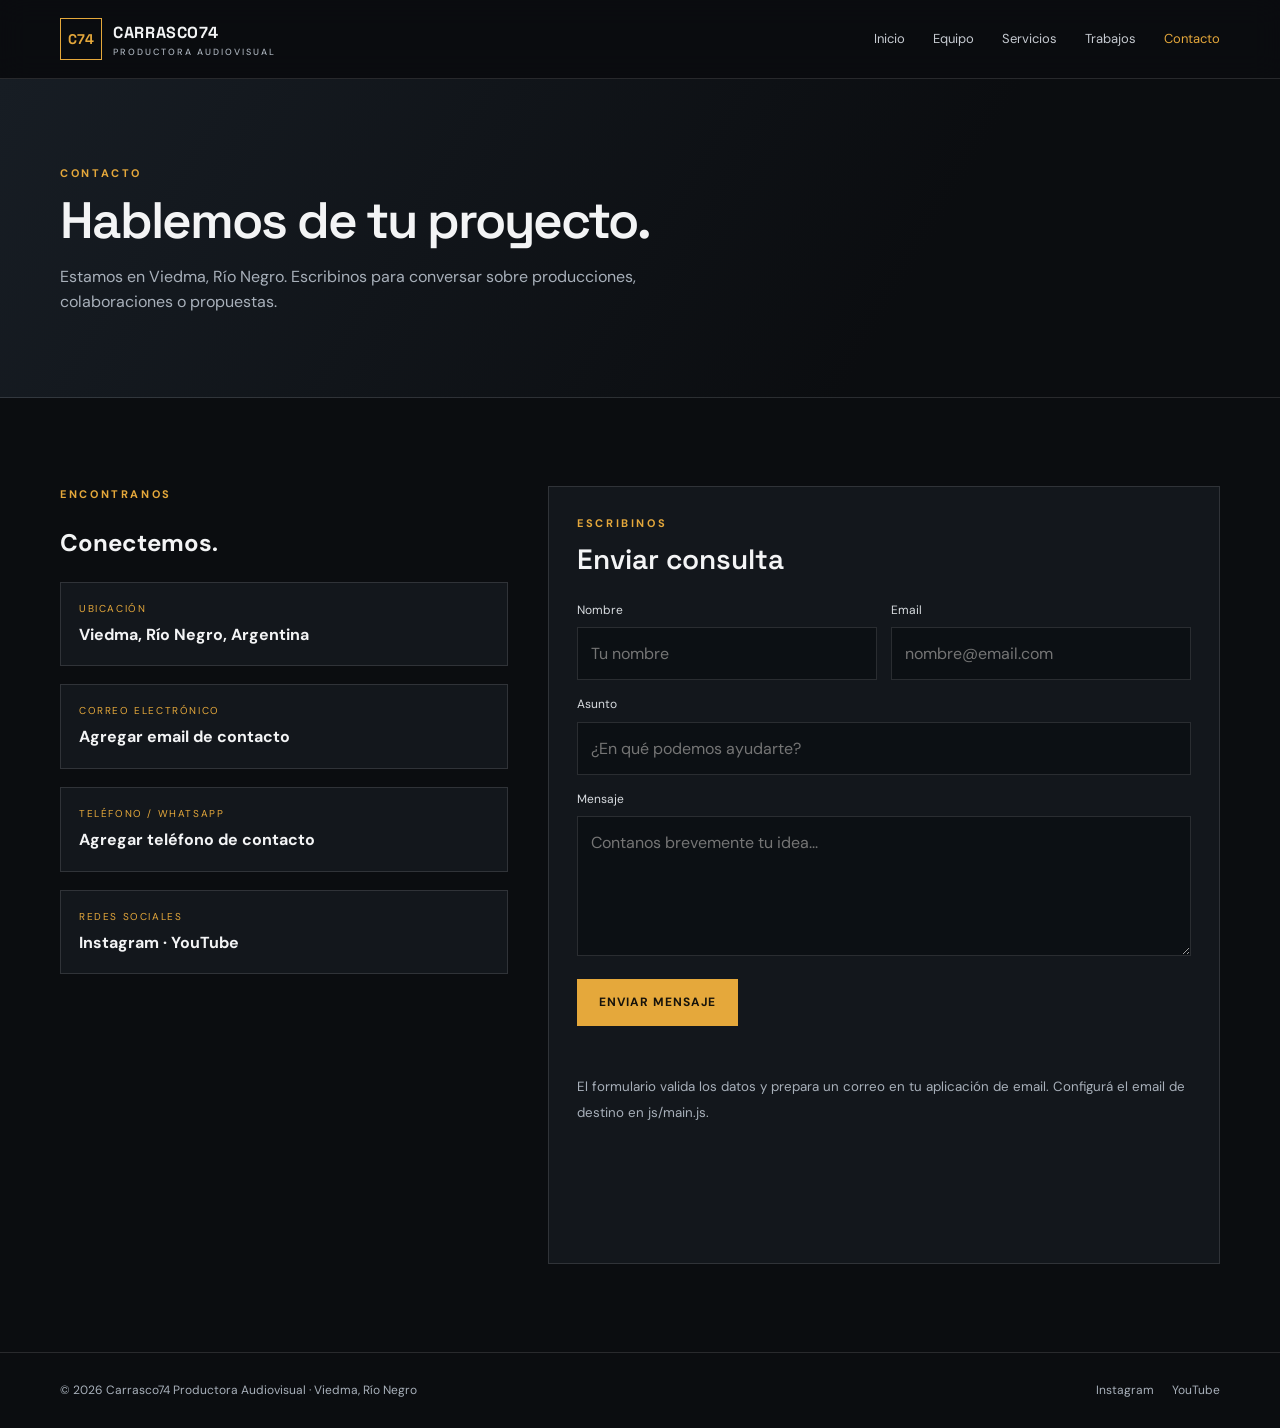
==== contacto.html @ 5abcc81c "proyecto carrasco74" ====
<!DOCTYPE html>
<html lang="es"><head><meta charset="UTF-8"><meta name="viewport" content="width=device-width, initial-scale=1.0"><meta name="description" content="Carrasco74 Productora Audiovisual. Producción, realización y comunicación audiovisual desde Viedma, Patagonia."><title>Contacto | Carrasco74</title><link rel="stylesheet" href="css/styles.css"></head><body>
<header class="site-header"><div class="container nav-wrap">
<a class="brand" href="index.html"><span class="brand-mark">C74</span><span>CARRASCO74<small>PRODUCTORA AUDIOVISUAL</small></span></a>
<button class="menu-toggle" aria-label="Abrir menú" aria-expanded="false">MENÚ</button>
<nav class="nav-links" aria-label="Navegación principal">
<a href="index.html">Inicio</a><a href="equipo.html">Equipo</a><a href="servicios.html">Servicios</a><a href="trabajos.html">Trabajos</a><a href="contacto.html">Contacto</a>
</nav></div></header>

<main><section class="page-hero"><div class="container"><div class="eyebrow">Contacto</div><h1>Hablemos de tu proyecto.</h1><p>Estamos en Viedma, Río Negro. Escribinos para conversar sobre producciones, colaboraciones o propuestas.</p></div></section>
<section class="section"><div class="container contact-grid"><div><div class="eyebrow">Encontranos</div><h2>Conectemos.</h2><div class="contact-details">
<div class="contact-item"><span>Ubicación</span><strong>Viedma, Río Negro, Argentina</strong></div>
<div class="contact-item"><span>Correo electrónico</span><strong>Agregar email de contacto</strong></div>
<div class="contact-item"><span>Teléfono / WhatsApp</span><strong>Agregar teléfono de contacto</strong></div>
<div class="contact-item"><span>Redes sociales</span><strong>Instagram · YouTube</strong></div></div>
<iframe class="map-frame" title="Mapa de Viedma, Río Negro" src="https://www.google.com/maps?q=Viedma%2C%20R%C3%ADo%20Negro%2C%20Argentina&output=embed" loading="lazy"></iframe></div>
<form class="contact-form" id="contact-form"><div class="eyebrow">Escribinos</div><h2 style="font:600 28px 'Space Grotesk';margin:8px 0 24px">Enviar consulta</h2>
<div class="form-row"><div class="field"><label for="nombre">Nombre</label><input id="nombre" name="nombre" required autocomplete="name" placeholder="Tu nombre"></div><div class="field"><label for="email">Email</label><input id="email" name="email" type="email" required autocomplete="email" placeholder="nombre@email.com"></div></div>
<div class="field"><label for="asunto">Asunto</label><input id="asunto" name="asunto" required placeholder="¿En qué podemos ayudarte?"></div>
<div class="field"><label for="mensaje">Mensaje</label><textarea id="mensaje" name="mensaje" required placeholder="Contanos brevemente tu idea..."></textarea></div>
<button class="btn" type="submit">Enviar mensaje</button><p class="form-message" role="status" aria-live="polite"></p><small style="color:var(--muted)">El formulario valida los datos y prepara un correo en tu aplicación de email. Configurá el email de destino en js/main.js.</small>
</form></div></section></main>

<footer class="site-footer"><div class="container footer-inner"><span>© <span data-year></span> Carrasco74 Productora Audiovisual · Viedma, Río Negro</span><div class="socials"><a href="https://www.instagram.com/" target="_blank" rel="noopener">Instagram</a><a href="https://www.youtube.com/" target="_blank" rel="noopener">YouTube</a></div></div></footer><script src="js/main.js"></script>
</body></html>
---- css/styles.css ----
@import url('https://fonts.googleapis.com/css2?family=DM+Sans:wght@400;500;600;700&family=Space+Grotesk:wght@400;500;600;700&display=swap');
:root{--bg:#0b0d10;--panel:#13171c;--panel2:#191f26;--text:#f3f4f5;--muted:#a8b0ba;--accent:#e5a83b;--line:rgba(255,255,255,.12);--max:1160px}
*{box-sizing:border-box}html{scroll-behavior:smooth}body{margin:0;background:var(--bg);color:var(--text);font-family:'DM Sans',sans-serif;line-height:1.6}a{color:inherit;text-decoration:none}img{max-width:100%;display:block}button,input,textarea{font:inherit}.container{width:min(var(--max),calc(100% - 40px));margin:auto}
.site-header{position:sticky;top:0;z-index:20;background:rgba(11,13,16,.92);backdrop-filter:blur(14px);border-bottom:1px solid var(--line)}.nav-wrap{height:78px;display:flex;align-items:center;justify-content:space-between;gap:24px}.brand{display:flex;align-items:center;gap:11px;font-family:'Space Grotesk',sans-serif;font-weight:700;letter-spacing:.04em}.brand-mark{display:grid;place-items:center;width:42px;height:42px;border:1px solid var(--accent);color:var(--accent);font-size:14px}.brand small{display:block;color:var(--muted);font:500 9px 'DM Sans';letter-spacing:.22em}.nav-links{display:flex;gap:28px;align-items:center}.nav-links a{font-size:13px;color:#c6cbd1;transition:.2s}.nav-links a:hover,.nav-links a.active{color:var(--accent)}.menu-toggle{display:none;background:none;border:1px solid var(--line);color:white;padding:8px 11px;border-radius:3px}
.hero{min-height:610px;display:flex;align-items:center;position:relative;overflow:hidden;background:linear-gradient(90deg,rgba(5,7,9,.96) 0%,rgba(5,7,9,.78) 48%,rgba(5,7,9,.2) 100%),url('https://images.unsplash.com/photo-1485846234645-a62644f84728?auto=format&fit=crop&w=2000&q=85') center/cover}.hero-content{max-width:720px;padding:90px 0}.eyebrow{color:var(--accent);font-size:11px;font-weight:700;letter-spacing:.24em;text-transform:uppercase}.hero h1{font:600 clamp(42px,7vw,82px)/1.02 'Space Grotesk',sans-serif;letter-spacing:-.055em;margin:18px 0 22px}.hero h1 span{color:var(--accent)}.hero p{max-width:570px;color:#c4c9ce;font-size:17px}.actions{display:flex;gap:13px;flex-wrap:wrap;margin-top:32px}.btn{display:inline-flex;align-items:center;justify-content:center;padding:13px 21px;border:1px solid var(--accent);background:var(--accent);color:#17130b;font-weight:700;font-size:12px;letter-spacing:.08em;text-transform:uppercase;transition:.2s}.btn:hover{background:#f2c46f;transform:translateY(-2px)}.btn-outline{background:transparent;color:white;border-color:rgba(255,255,255,.35)}.btn-outline:hover{background:white;color:#111}
.section{padding:88px 0}.section-soft{background:#101419}.section-head{display:flex;justify-content:space-between;align-items:end;gap:30px;margin-bottom:34px}.section-head h2,.page-hero h1{font:600 clamp(32px,4vw,52px)/1.08 'Space Grotesk',sans-serif;letter-spacing:-.04em;margin:10px 0}.section-head p{color:var(--muted);max-width:480px;margin:0}.cards{display:grid;grid-template-columns:repeat(3,1fr);gap:18px}.card{background:var(--panel);border:1px solid var(--line);padding:28px;min-height:220px}.card-number{color:var(--accent);font:600 13px 'Space Grotesk'}.card h3{font:600 21px 'Space Grotesk';margin:18px 0 9px}.card p{color:var(--muted);font-size:14px;margin:0}.split{display:grid;grid-template-columns:1fr 1fr;gap:55px;align-items:center}.split-image{min-height:390px;background:url('https://images.unsplash.com/photo-1492619375914-88005aa9e8fb?auto=format&fit=crop&w=1200&q=85') center/cover}.split-copy p{color:var(--muted)}.stats{display:grid;grid-template-columns:repeat(3,1fr);gap:16px;margin-top:28px}.stat strong{display:block;color:var(--accent);font:600 30px 'Space Grotesk'}.stat span{font-size:12px;color:var(--muted)}
.page-hero{padding:86px 0 66px;background:linear-gradient(120deg,#171d24,#0b0d10 70%);border-bottom:1px solid var(--line)}.page-hero p{max-width:650px;color:var(--muted)}.team-grid{display:grid;grid-template-columns:repeat(3,1fr);gap:20px}.person{background:var(--panel);border:1px solid var(--line)}.person img{width:100%;height:270px;object-fit:cover;filter:saturate(.7)}.person-info{padding:22px}.person-info h3{margin:0;font:600 21px 'Space Grotesk'}.person-info p{color:var(--accent);font-size:12px;margin:5px 0 12px}.person-info small{color:var(--muted)}.service-list{display:grid;grid-template-columns:repeat(2,1fr);gap:18px}.service{display:flex;gap:22px;padding:28px;background:var(--panel);border:1px solid var(--line)}.service .num{font:600 24px 'Space Grotesk';color:var(--accent)}.service h3{margin:0 0 8px;font:600 20px 'Space Grotesk'}.service p{margin:0;color:var(--muted);font-size:14px}
.project-grid{display:grid;grid-template-columns:repeat(3,1fr);gap:16px}.project{position:relative;min-height:260px;overflow:hidden;background:#20262d}.project img{width:100%;height:100%;min-height:260px;object-fit:cover;transition:.5s;filter:brightness(.75)}.project:hover img{transform:scale(1.05);filter:brightness(.48)}.project-caption{position:absolute;left:22px;right:22px;bottom:18px}.project-caption span{font-size:10px;color:var(--accent);letter-spacing:.18em;text-transform:uppercase}.project-caption h3{font:600 20px 'Space Grotesk';margin:4px 0}.contact-grid{display:grid;grid-template-columns:.8fr 1.2fr;gap:40px}.contact-details{display:grid;gap:18px}.contact-item{padding:18px;background:var(--panel);border:1px solid var(--line)}.contact-item span{display:block;color:var(--accent);font-size:10px;text-transform:uppercase;letter-spacing:.16em}.contact-item strong{display:block;margin-top:5px}.contact-form{background:var(--panel);padding:28px;border:1px solid var(--line)}.form-row{display:grid;grid-template-columns:1fr 1fr;gap:14px}.field{margin-bottom:15px}.field label{display:block;font-size:12px;margin-bottom:7px;color:#d8dce0}.field input,.field textarea{width:100%;padding:13px;background:#0c1014;border:1px solid var(--line);color:white;outline:none}.field input:focus,.field textarea:focus{border-color:var(--accent)}.field textarea{min-height:140px;resize:vertical}.form-message{color:var(--accent);font-size:13px;min-height:22px;margin-top:12px}.map-frame{width:100%;height:260px;border:0;filter:grayscale(1) invert(.88) contrast(.85);margin-top:22px}
.cta-band{padding:48px;background:linear-gradient(110deg,#292015,#15191e);display:flex;justify-content:space-between;align-items:center;gap:25px}.cta-band h2{font:600 30px 'Space Grotesk';margin:0}.cta-band p{color:var(--muted);margin:6px 0 0}.site-footer{border-top:1px solid var(--line);padding:28px 0;color:var(--muted);font-size:12px}.footer-inner{display:flex;justify-content:space-between;gap:20px;flex-wrap:wrap}.socials{display:flex;gap:18px}.socials a:hover{color:var(--accent)}
@media(max-width:800px){.nav-links{display:none;position:absolute;top:78px;left:0;right:0;padding:20px;background:#101419;border-bottom:1px solid var(--line);flex-direction:column;align-items:flex-start}.nav-links.open{display:flex}.menu-toggle{display:block}.hero{min-height:560px}.cards,.team-grid{grid-template-columns:1fr 1fr}.split,.contact-grid{grid-template-columns:1fr}.service-list{grid-template-columns:1fr}.project-grid{grid-template-columns:1fr 1fr}.section{padding:65px 0}.split-image{min-height:300px}}
@media(max-width:520px){.container{width:min(100% - 30px,var(--max))}.hero h1{font-size:45px}.hero p{font-size:15px}.cards,.team-grid,.project-grid,.stats{grid-template-columns:1fr}.section-head{display:block}.section-head p{margin-top:12px}.form-row{grid-template-columns:1fr}.cta-band{padding:28px;display:block}.cta-band .btn{margin-top:20px}.person img{height:310px}}
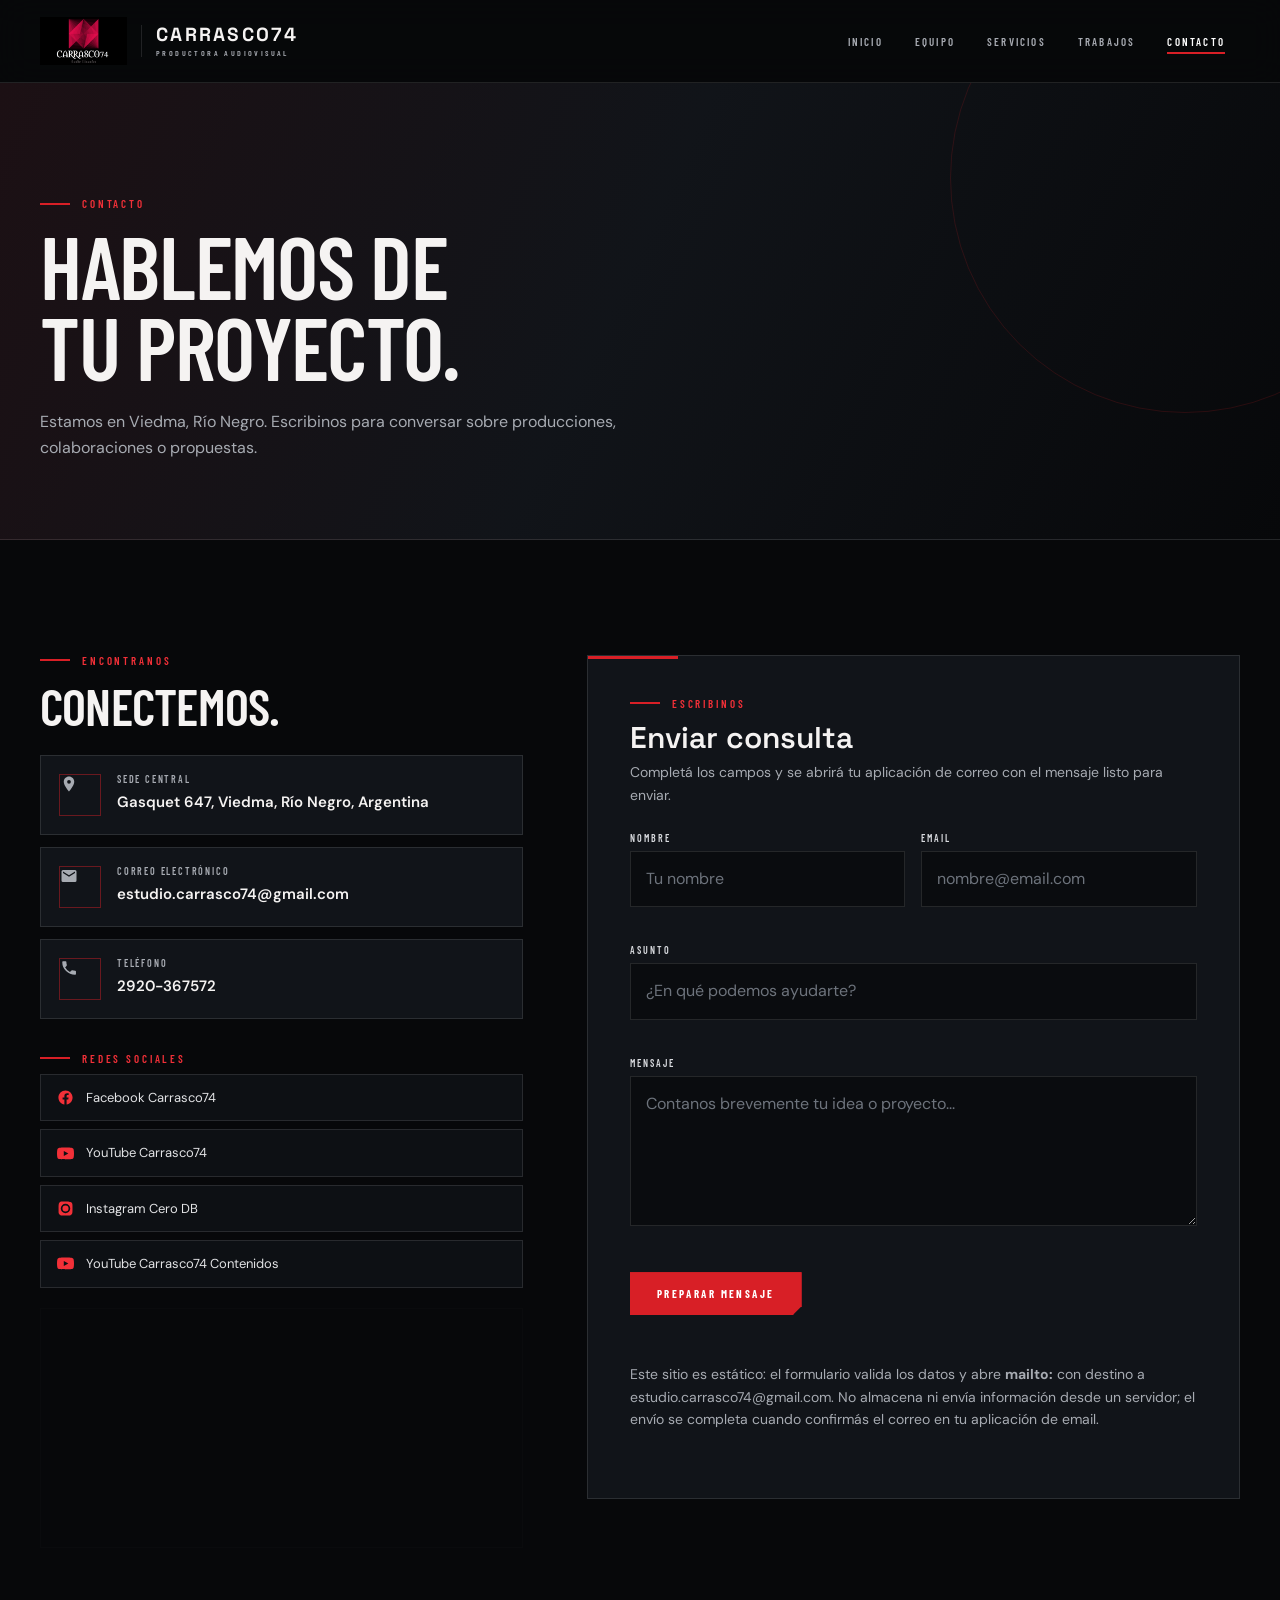
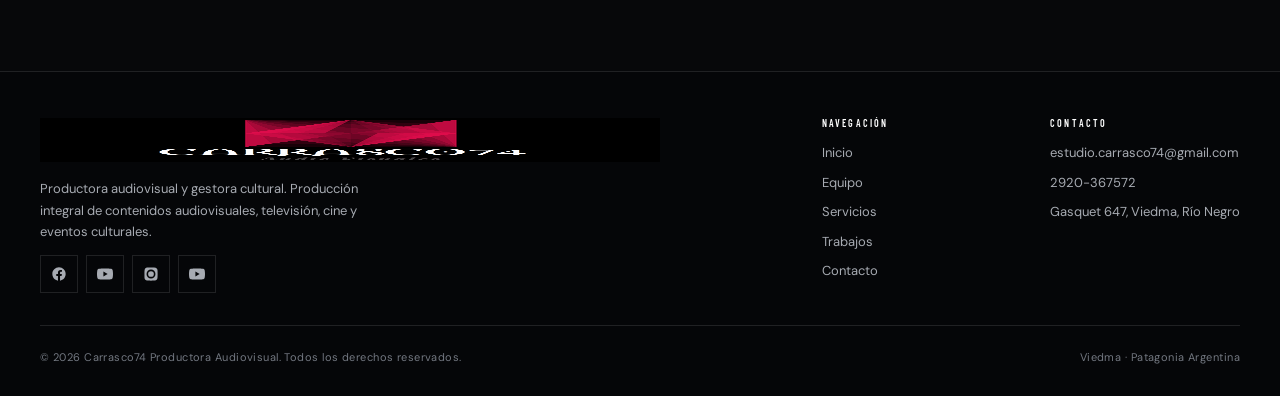
==== commit 9e654bfc: "Reforma global con OpenCode" ====
--- a/contacto.html
+++ b/contacto.html
@@ -1,25 +1,156 @@
 <!DOCTYPE html>
-<html lang="es"><head><meta charset="UTF-8"><meta name="viewport" content="width=device-width, initial-scale=1.0"><meta name="description" content="Carrasco74 Productora Audiovisual. Producción, realización y comunicación audiovisual desde Viedma, Patagonia."><title>Contacto | Carrasco74</title><link rel="stylesheet" href="css/styles.css"></head><body>
-<header class="site-header"><div class="container nav-wrap">
-<a class="brand" href="index.html"><span class="brand-mark">C74</span><span>CARRASCO74<small>PRODUCTORA AUDIOVISUAL</small></span></a>
-<button class="menu-toggle" aria-label="Abrir menú" aria-expanded="false">MENÚ</button>
-<nav class="nav-links" aria-label="Navegación principal">
-<a href="index.html">Inicio</a><a href="equipo.html">Equipo</a><a href="servicios.html">Servicios</a><a href="trabajos.html">Trabajos</a><a href="contacto.html">Contacto</a>
-</nav></div></header>
+<html lang="es">
+<head>
+  <meta charset="UTF-8">
+  <meta name="viewport" content="width=device-width, initial-scale=1.0">
+  <meta name="description" content="Contacto de Carrasco74 Productora Audiovisual: correo, teléfono, redes sociales y formulario de consultas. Viedma, Río Negro, Argentina.">
+  <meta name="theme-color" content="#07080a">
+  <title>Contacto | Carrasco74 Productora Audiovisual</title>
+  <link rel="icon" type="image/png" href="assets/img/logo-carrasco74-redondo.png">
+  <link rel="preconnect" href="https://fonts.googleapis.com">
+  <link rel="preconnect" href="https://fonts.gstatic.com" crossorigin>
+  <link rel="stylesheet" href="css/styles.css">
+</head>
+<body>
+  <header class="site-header">
+    <div class="container nav-wrap">
+      <a class="brand" href="index.html" aria-label="Carrasco74 – Inicio">
+        <img src="assets/img/logo-carrasco74.png" alt="Logotipo oficial de Carrasco74 Productora Audiovisual" width="620" height="342">
+        <span class="brand__rule" aria-hidden="true"></span>
+        <span class="brand__text"><strong>CARRASCO74</strong><small>PRODUCTORA AUDIOVISUAL</small></span>
+      </a>
+      <button class="menu-toggle" type="button" aria-label="Abrir menú de navegación" aria-expanded="false" aria-controls="nav-principal">
+        <span></span><span></span><span></span>
+      </button>
+      <nav class="nav-links" id="nav-principal" aria-label="Navegación principal">
+        <a href="index.html">Inicio</a>
+        <a href="equipo.html">Equipo</a>
+        <a href="servicios.html">Servicios</a>
+        <a href="trabajos.html">Trabajos</a>
+        <a href="contacto.html">Contacto</a>
+      </nav>
+    </div>
+  </header>
 
-<main><section class="page-hero"><div class="container"><div class="eyebrow">Contacto</div><h1>Hablemos de tu proyecto.</h1><p>Estamos en Viedma, Río Negro. Escribinos para conversar sobre producciones, colaboraciones o propuestas.</p></div></section>
-<section class="section"><div class="container contact-grid"><div><div class="eyebrow">Encontranos</div><h2>Conectemos.</h2><div class="contact-details">
-<div class="contact-item"><span>Ubicación</span><strong>Viedma, Río Negro, Argentina</strong></div>
-<div class="contact-item"><span>Correo electrónico</span><strong>Agregar email de contacto</strong></div>
-<div class="contact-item"><span>Teléfono / WhatsApp</span><strong>Agregar teléfono de contacto</strong></div>
-<div class="contact-item"><span>Redes sociales</span><strong>Instagram · YouTube</strong></div></div>
-<iframe class="map-frame" title="Mapa de Viedma, Río Negro" src="https://www.google.com/maps?q=Viedma%2C%20R%C3%ADo%20Negro%2C%20Argentina&output=embed" loading="lazy"></iframe></div>
-<form class="contact-form" id="contact-form"><div class="eyebrow">Escribinos</div><h2 style="font:600 28px 'Space Grotesk';margin:8px 0 24px">Enviar consulta</h2>
-<div class="form-row"><div class="field"><label for="nombre">Nombre</label><input id="nombre" name="nombre" required autocomplete="name" placeholder="Tu nombre"></div><div class="field"><label for="email">Email</label><input id="email" name="email" type="email" required autocomplete="email" placeholder="nombre@email.com"></div></div>
-<div class="field"><label for="asunto">Asunto</label><input id="asunto" name="asunto" required placeholder="¿En qué podemos ayudarte?"></div>
-<div class="field"><label for="mensaje">Mensaje</label><textarea id="mensaje" name="mensaje" required placeholder="Contanos brevemente tu idea..."></textarea></div>
-<button class="btn" type="submit">Enviar mensaje</button><p class="form-message" role="status" aria-live="polite"></p><small style="color:var(--muted)">El formulario valida los datos y prepara un correo en tu aplicación de email. Configurá el email de destino en js/main.js.</small>
-</form></div></section></main>
+  <main>
+    <section class="page-hero">
+      <div class="container">
+        <div class="eyebrow">Contacto</div>
+        <h1 class="display">Hablemos de<br>tu proyecto.</h1>
+        <p>Estamos en Viedma, Río Negro. Escribinos para conversar sobre producciones, colaboraciones o propuestas.</p>
+      </div>
+    </section>
 
-<footer class="site-footer"><div class="container footer-inner"><span>© <span data-year></span> Carrasco74 Productora Audiovisual · Viedma, Río Negro</span><div class="socials"><a href="https://www.instagram.com/" target="_blank" rel="noopener">Instagram</a><a href="https://www.youtube.com/" target="_blank" rel="noopener">YouTube</a></div></div></footer><script src="js/main.js"></script>
-</body></html>+    <section class="section">
+      <div class="container contact-grid">
+        <div data-reveal>
+          <div class="eyebrow">Encontranos</div>
+          <h2 class="section-title" style="font-size:clamp(34px,4vw,52px)">Conectemos.</h2>
+
+          <div class="contact-list">
+            <div class="contact-card">
+              <span class="contact-card__icon" aria-hidden="true"><svg viewBox="0 0 24 24"><path d="M12 2C8.1 2 5 5.1 5 9c0 5.2 7 13 7 13s7-7.8 7-13c0-3.9-3.1-7-7-7zm0 9.5A2.5 2.5 0 1 1 12 6.5a2.5 2.5 0 0 1 0 5z"/></svg></span>
+              <div><span>Sede central</span><strong>Gasquet 647, Viedma, Río Negro, Argentina</strong></div>
+            </div>
+            <div class="contact-card">
+              <span class="contact-card__icon" aria-hidden="true"><svg viewBox="0 0 24 24"><path d="M20 4H4a2 2 0 0 0-2 2v12a2 2 0 0 0 2 2h16a2 2 0 0 0 2-2V6a2 2 0 0 0-2-2zm0 4-8 5-8-5V6l8 5 8-5z"/></svg></span>
+              <div><span>Correo electrónico</span><a href="mailto:estudio.carrasco74@gmail.com"><strong>estudio.carrasco74@gmail.com</strong></a></div>
+            </div>
+            <div class="contact-card">
+              <span class="contact-card__icon" aria-hidden="true"><svg viewBox="0 0 24 24"><path d="M6.6 10.8a15.5 15.5 0 0 0 6.6 6.6l2.2-2.2c.3-.3.7-.4 1.1-.2 1.2.4 2.5.6 3.8.6.6 0 1 .4 1 1V20c0 .6-.4 1-1 1A17 17 0 0 1 3 4c0-.6.4-1 1-1h3.5c.6 0 1 .4 1 1 0 1.3.2 2.6.6 3.8.1.4 0 .8-.2 1.1l-2.3 2.9z"/></svg></span>
+              <div><span>Teléfono</span><a href="tel:+5492920367572"><strong>2920-367572</strong></a></div>
+            </div>
+          </div>
+
+          <div class="eyebrow" style="margin-top:34px">Redes sociales</div>
+          <div class="social-list">
+            <a href="https://www.facebook.com/Audio.visual.74" target="_blank" rel="noopener noreferrer"><svg viewBox="0 0 24 24" aria-hidden="true"><path d="M22 12.06C22 6.5 17.52 2 12 2S2 6.5 2 12.06c0 5.02 3.66 9.18 8.44 9.94v-7.03H7.9v-2.91h2.54V9.85c0-2.52 1.49-3.91 3.77-3.91 1.09 0 2.24.2 2.24.2v2.46h-1.26c-1.24 0-1.63.78-1.63 1.57v1.9h2.78l-.45 2.91h-2.33V22c4.78-.76 8.44-4.92 8.44-9.94z"/></svg>Facebook Carrasco74</a>
+            <a href="https://www.youtube.com/@carrasco74" target="_blank" rel="noopener noreferrer"><svg viewBox="0 0 24 24" aria-hidden="true"><path d="M23.5 6.2a3 3 0 0 0-2.1-2.1C19.5 3.6 12 3.6 12 3.6s-7.5 0-9.4.5A3 3 0 0 0 .5 6.2 31 31 0 0 0 0 12a31 31 0 0 0 .5 5.8 3 3 0 0 0 2.1 2.1c1.9.5 9.4.5 9.4.5s7.5 0 9.4-.5a3 3 0 0 0 2.1-2.1A31 31 0 0 0 24 12a31 31 0 0 0-.5-5.8zM9.6 15.6V8.4L16 12l-6.4 3.6z"/></svg>YouTube Carrasco74</a>
+            <a href="https://www.instagram.com/cerodbvivaelarte/" target="_blank" rel="noopener noreferrer"><svg viewBox="0 0 24 24" aria-hidden="true"><path d="M12 2.2c3.2 0 3.6 0 4.9.1 1.2.1 1.8.3 2.2.4.6.2 1 .5 1.4.9.4.4.7.8.9 1.4.2.4.4 1 .4 2.2.1 1.3.1 1.7.1 4.9s0 3.6-.1 4.9c-.1 1.2-.3 1.8-.4 2.2-.2.6-.5 1-.9 1.4-.4.4-.8.7-1.4.9-.4.2-1 .4-2.2.4-1.3.1-1.7.1-4.9.1s-3.6 0-4.9-.1c-1.2-.1-1.8-.3-2.2-.4-.6-.2-1-.5-1.4-.9-.4-.4-.7-.8-.9-1.4-.2-.4-.4-1-.4-2.2C2.2 15.6 2.2 15.2 2.2 12s0-3.6.1-4.9c.1-1.2.3-1.8.4-2.2.2-.6.5-1 .9-1.4.4-.4.8-.7 1.4-.9.4-.2 1-.4 2.2-.4C8.4 2.2 8.8 2.2 12 2.2zm0 3.1A6.7 6.7 0 1 0 18.7 12 6.7 6.7 0 0 0 12 5.3zm0 11A4.3 4.3 0 1 1 16.3 12 4.3 4.3 0 0 1 12 16.3zm6.9-11.2a1.6 1.6 0 1 1-1.6-1.6 1.6 1.6 0 0 1 1.6 1.6z"/></svg>Instagram Cero DB</a>
+            <a href="https://www.youtube.com/@carrasco74Contenidos" target="_blank" rel="noopener noreferrer"><svg viewBox="0 0 24 24" aria-hidden="true"><path d="M23.5 6.2a3 3 0 0 0-2.1-2.1C19.5 3.6 12 3.6 12 3.6s-7.5 0-9.4.5A3 3 0 0 0 .5 6.2 31 31 0 0 0 0 12a31 31 0 0 0 .5 5.8 3 3 0 0 0 2.1 2.1c1.9.5 9.4.5 9.4.5s7.5 0 9.4-.5a3 3 0 0 0 2.1-2.1A31 31 0 0 0 24 12a31 31 0 0 0-.5-5.8zM9.6 15.6V8.4L16 12l-6.4 3.6z"/></svg>YouTube Carrasco74 Contenidos</a>
+          </div>
+
+          <iframe class="map-frame" title="Mapa de la sede de Carrasco74 en Gasquet 647, Viedma" src="https://www.google.com/maps?q=Gasquet%20647%2C%20Viedma%2C%20R%C3%ADo%20Negro%2C%20Argentina&amp;output=embed" loading="lazy" referrerpolicy="no-referrer-when-downgrade"></iframe>
+        </div>
+
+        <form class="form-wrap" id="contact-form" novalidate data-reveal>
+          <div class="eyebrow">Escribinos</div>
+          <h3>Enviar consulta</h3>
+          <p>Completá los campos y se abrirá tu aplicación de correo con el mensaje listo para enviar.</p>
+          <div class="form-row">
+            <div class="field">
+              <label for="nombre">Nombre</label>
+              <input id="nombre" name="nombre" type="text" required minlength="2" autocomplete="name" placeholder="Tu nombre" aria-describedby="error-nombre">
+              <span class="field__error" id="error-nombre" aria-live="polite"></span>
+            </div>
+            <div class="field">
+              <label for="email">Email</label>
+              <input id="email" name="email" type="email" required autocomplete="email" placeholder="nombre@email.com" aria-describedby="error-email">
+              <span class="field__error" id="error-email" aria-live="polite"></span>
+            </div>
+          </div>
+          <div class="field">
+            <label for="asunto">Asunto</label>
+            <input id="asunto" name="asunto" type="text" required minlength="3" placeholder="¿En qué podemos ayudarte?" aria-describedby="error-asunto">
+            <span class="field__error" id="error-asunto" aria-live="polite"></span>
+          </div>
+          <div class="field">
+            <label for="mensaje">Mensaje</label>
+            <textarea id="mensaje" name="mensaje" required minlength="10" placeholder="Contanos brevemente tu idea o proyecto..." aria-describedby="error-mensaje"></textarea>
+            <span class="field__error" id="error-mensaje" aria-live="polite"></span>
+          </div>
+          <button class="btn" type="submit">Preparar mensaje</button>
+          <p class="form-message" role="status" aria-live="polite"></p>
+          <p class="form-note">Este sitio es estático: el formulario valida los datos y abre <strong>mailto:</strong> con destino a estudio.carrasco74@gmail.com. No almacena ni envía información desde un servidor; el envío se completa cuando confirmás el correo en tu aplicación de email.</p>
+        </form>
+      </div>
+    </section>
+  </main>
+
+  <footer class="site-footer">
+    <div class="container">
+      <div class="footer-top">
+        <div class="footer-brand">
+          <img src="assets/img/logo-carrasco74.png" alt="Logotipo de Carrasco74" width="620" height="342" loading="lazy">
+          <p>Productora audiovisual y gestora cultural. Producción integral de contenidos audiovisuales, televisión, cine y eventos culturales.</p>
+          <div class="social-links" aria-label="Redes sociales de Carrasco74">
+            <a class="social-link" href="https://www.facebook.com/Audio.visual.74" target="_blank" rel="noopener noreferrer" aria-label="Facebook de Carrasco74 (abre en nueva pestaña)"><svg viewBox="0 0 24 24" aria-hidden="true"><path d="M22 12.06C22 6.5 17.52 2 12 2S2 6.5 2 12.06c0 5.02 3.66 9.18 8.44 9.94v-7.03H7.9v-2.91h2.54V9.85c0-2.52 1.49-3.91 3.77-3.91 1.09 0 2.24.2 2.24.2v2.46h-1.26c-1.24 0-1.63.78-1.63 1.57v1.9h2.78l-.45 2.91h-2.33V22c4.78-.76 8.44-4.92 8.44-9.94z"/></svg></a>
+            <a class="social-link" href="https://www.youtube.com/@carrasco74" target="_blank" rel="noopener noreferrer" aria-label="YouTube de Carrasco74 (abre en nueva pestaña)"><svg viewBox="0 0 24 24" aria-hidden="true"><path d="M23.5 6.2a3 3 0 0 0-2.1-2.1C19.5 3.6 12 3.6 12 3.6s-7.5 0-9.4.5A3 3 0 0 0 .5 6.2 31 31 0 0 0 0 12a31 31 0 0 0 .5 5.8 3 3 0 0 0 2.1 2.1c1.9.5 9.4.5 9.4.5s7.5 0 9.4-.5a3 3 0 0 0 2.1-2.1A31 31 0 0 0 24 12a31 31 0 0 0-.5-5.8zM9.6 15.6V8.4L16 12l-6.4 3.6z"/></svg></a>
+            <a class="social-link" href="https://www.instagram.com/cerodbvivaelarte/" target="_blank" rel="noopener noreferrer" aria-label="Instagram de Cero DB (abre en nueva pestaña)"><svg viewBox="0 0 24 24" aria-hidden="true"><path d="M12 2.2c3.2 0 3.6 0 4.9.1 1.2.1 1.8.3 2.2.4.6.2 1 .5 1.4.9.4.4.7.8.9 1.4.2.4.4 1 .4 2.2.1 1.3.1 1.7.1 4.9s0 3.6-.1 4.9c-.1 1.2-.3 1.8-.4 2.2-.2.6-.5 1-.9 1.4-.4.4-.8.7-1.4.9-.4.2-1 .4-2.2.4-1.3.1-1.7.1-4.9.1s-3.6 0-4.9-.1c-1.2-.1-1.8-.3-2.2-.4-.6-.2-1-.5-1.4-.9-.4-.4-.7-.8-.9-1.4-.2-.4-.4-1-.4-2.2C2.2 15.6 2.2 15.2 2.2 12s0-3.6.1-4.9c.1-1.2.3-1.8.4-2.2.2-.6.5-1 .9-1.4.4-.4.8-.7 1.4-.9.4-.2 1-.4 2.2-.4C8.4 2.2 8.8 2.2 12 2.2zm0 3.1A6.7 6.7 0 1 0 18.7 12 6.7 6.7 0 0 0 12 5.3zm0 11A4.3 4.3 0 1 1 16.3 12 4.3 4.3 0 0 1 12 16.3zm6.9-11.2a1.6 1.6 0 1 1-1.6-1.6 1.6 1.6 0 0 1 1.6 1.6z"/></svg></a>
+            <a class="social-link" href="https://www.youtube.com/@carrasco74Contenidos" target="_blank" rel="noopener noreferrer" aria-label="YouTube Carrasco74 Contenidos (abre en nueva pestaña)"><svg viewBox="0 0 24 24" aria-hidden="true"><path d="M23.5 6.2a3 3 0 0 0-2.1-2.1C19.5 3.6 12 3.6 12 3.6s-7.5 0-9.4.5A3 3 0 0 0 .5 6.2 31 31 0 0 0 0 12a31 31 0 0 0 .5 5.8 3 3 0 0 0 2.1 2.1c1.9.5 9.4.5 9.4.5s7.5 0 9.4-.5a3 3 0 0 0 2.1-2.1A31 31 0 0 0 24 12a31 31 0 0 0-.5-5.8zM9.6 15.6V8.4L16 12l-6.4 3.6z"/></svg></a>
+          </div>
+        </div>
+        <div class="footer-col">
+          <h4>Navegación</h4>
+          <ul>
+            <li><a href="index.html">Inicio</a></li>
+            <li><a href="equipo.html">Equipo</a></li>
+            <li><a href="servicios.html">Servicios</a></li>
+            <li><a href="trabajos.html">Trabajos</a></li>
+            <li><a href="contacto.html">Contacto</a></li>
+          </ul>
+        </div>
+        <div class="footer-col">
+          <h4>Contacto</h4>
+          <ul>
+            <li><a href="mailto:estudio.carrasco74@gmail.com">estudio.carrasco74@gmail.com</a></li>
+            <li><a href="tel:+5492920367572">2920-367572</a></li>
+            <li>Gasquet 647, Viedma, Río Negro</li>
+          </ul>
+        </div>
+      </div>
+      <div class="footer-bottom">
+        <span>© <span data-year></span> Carrasco74 Productora Audiovisual. Todos los derechos reservados.</span>
+        <span>Viedma · Patagonia Argentina</span>
+      </div>
+    </div>
+  </footer>
+
+  <div class="lightbox" id="lightbox" role="dialog" aria-modal="true" aria-label="Galería de imágenes" hidden>
+    <button class="lightbox__close" type="button" aria-label="Cerrar galería">×</button>
+    <figure><img src="" alt="Imagen ampliada de la galería"><figcaption></figcaption></figure>
+  </div>
+
+  <script src="js/main.js"></script>
+</body>
+</html>
--- a/css/styles.css
+++ b/css/styles.css
@@ -1,12 +1,481 @@
-
-@import url('https://fonts.googleapis.com/css2?family=DM+Sans:wght@400;500;600;700&family=Space+Grotesk:wght@400;500;600;700&display=swap');
-:root{--bg:#0b0d10;--panel:#13171c;--panel2:#191f26;--text:#f3f4f5;--muted:#a8b0ba;--accent:#e5a83b;--line:rgba(255,255,255,.12);--max:1160px}
-*{box-sizing:border-box}html{scroll-behavior:smooth}body{margin:0;background:var(--bg);color:var(--text);font-family:'DM Sans',sans-serif;line-height:1.6}a{color:inherit;text-decoration:none}img{max-width:100%;display:block}button,input,textarea{font:inherit}.container{width:min(var(--max),calc(100% - 40px));margin:auto}
-.site-header{position:sticky;top:0;z-index:20;background:rgba(11,13,16,.92);backdrop-filter:blur(14px);border-bottom:1px solid var(--line)}.nav-wrap{height:78px;display:flex;align-items:center;justify-content:space-between;gap:24px}.brand{display:flex;align-items:center;gap:11px;font-family:'Space Grotesk',sans-serif;font-weight:700;letter-spacing:.04em}.brand-mark{display:grid;place-items:center;width:42px;height:42px;border:1px solid var(--accent);color:var(--accent);font-size:14px}.brand small{display:block;color:var(--muted);font:500 9px 'DM Sans';letter-spacing:.22em}.nav-links{display:flex;gap:28px;align-items:center}.nav-links a{font-size:13px;color:#c6cbd1;transition:.2s}.nav-links a:hover,.nav-links a.active{color:var(--accent)}.menu-toggle{display:none;background:none;border:1px solid var(--line);color:white;padding:8px 11px;border-radius:3px}
-.hero{min-height:610px;display:flex;align-items:center;position:relative;overflow:hidden;background:linear-gradient(90deg,rgba(5,7,9,.96) 0%,rgba(5,7,9,.78) 48%,rgba(5,7,9,.2) 100%),url('https://images.unsplash.com/photo-1485846234645-a62644f84728?auto=format&fit=crop&w=2000&q=85') center/cover}.hero-content{max-width:720px;padding:90px 0}.eyebrow{color:var(--accent);font-size:11px;font-weight:700;letter-spacing:.24em;text-transform:uppercase}.hero h1{font:600 clamp(42px,7vw,82px)/1.02 'Space Grotesk',sans-serif;letter-spacing:-.055em;margin:18px 0 22px}.hero h1 span{color:var(--accent)}.hero p{max-width:570px;color:#c4c9ce;font-size:17px}.actions{display:flex;gap:13px;flex-wrap:wrap;margin-top:32px}.btn{display:inline-flex;align-items:center;justify-content:center;padding:13px 21px;border:1px solid var(--accent);background:var(--accent);color:#17130b;font-weight:700;font-size:12px;letter-spacing:.08em;text-transform:uppercase;transition:.2s}.btn:hover{background:#f2c46f;transform:translateY(-2px)}.btn-outline{background:transparent;color:white;border-color:rgba(255,255,255,.35)}.btn-outline:hover{background:white;color:#111}
-.section{padding:88px 0}.section-soft{background:#101419}.section-head{display:flex;justify-content:space-between;align-items:end;gap:30px;margin-bottom:34px}.section-head h2,.page-hero h1{font:600 clamp(32px,4vw,52px)/1.08 'Space Grotesk',sans-serif;letter-spacing:-.04em;margin:10px 0}.section-head p{color:var(--muted);max-width:480px;margin:0}.cards{display:grid;grid-template-columns:repeat(3,1fr);gap:18px}.card{background:var(--panel);border:1px solid var(--line);padding:28px;min-height:220px}.card-number{color:var(--accent);font:600 13px 'Space Grotesk'}.card h3{font:600 21px 'Space Grotesk';margin:18px 0 9px}.card p{color:var(--muted);font-size:14px;margin:0}.split{display:grid;grid-template-columns:1fr 1fr;gap:55px;align-items:center}.split-image{min-height:390px;background:url('https://images.unsplash.com/photo-1492619375914-88005aa9e8fb?auto=format&fit=crop&w=1200&q=85') center/cover}.split-copy p{color:var(--muted)}.stats{display:grid;grid-template-columns:repeat(3,1fr);gap:16px;margin-top:28px}.stat strong{display:block;color:var(--accent);font:600 30px 'Space Grotesk'}.stat span{font-size:12px;color:var(--muted)}
-.page-hero{padding:86px 0 66px;background:linear-gradient(120deg,#171d24,#0b0d10 70%);border-bottom:1px solid var(--line)}.page-hero p{max-width:650px;color:var(--muted)}.team-grid{display:grid;grid-template-columns:repeat(3,1fr);gap:20px}.person{background:var(--panel);border:1px solid var(--line)}.person img{width:100%;height:270px;object-fit:cover;filter:saturate(.7)}.person-info{padding:22px}.person-info h3{margin:0;font:600 21px 'Space Grotesk'}.person-info p{color:var(--accent);font-size:12px;margin:5px 0 12px}.person-info small{color:var(--muted)}.service-list{display:grid;grid-template-columns:repeat(2,1fr);gap:18px}.service{display:flex;gap:22px;padding:28px;background:var(--panel);border:1px solid var(--line)}.service .num{font:600 24px 'Space Grotesk';color:var(--accent)}.service h3{margin:0 0 8px;font:600 20px 'Space Grotesk'}.service p{margin:0;color:var(--muted);font-size:14px}
-.project-grid{display:grid;grid-template-columns:repeat(3,1fr);gap:16px}.project{position:relative;min-height:260px;overflow:hidden;background:#20262d}.project img{width:100%;height:100%;min-height:260px;object-fit:cover;transition:.5s;filter:brightness(.75)}.project:hover img{transform:scale(1.05);filter:brightness(.48)}.project-caption{position:absolute;left:22px;right:22px;bottom:18px}.project-caption span{font-size:10px;color:var(--accent);letter-spacing:.18em;text-transform:uppercase}.project-caption h3{font:600 20px 'Space Grotesk';margin:4px 0}.contact-grid{display:grid;grid-template-columns:.8fr 1.2fr;gap:40px}.contact-details{display:grid;gap:18px}.contact-item{padding:18px;background:var(--panel);border:1px solid var(--line)}.contact-item span{display:block;color:var(--accent);font-size:10px;text-transform:uppercase;letter-spacing:.16em}.contact-item strong{display:block;margin-top:5px}.contact-form{background:var(--panel);padding:28px;border:1px solid var(--line)}.form-row{display:grid;grid-template-columns:1fr 1fr;gap:14px}.field{margin-bottom:15px}.field label{display:block;font-size:12px;margin-bottom:7px;color:#d8dce0}.field input,.field textarea{width:100%;padding:13px;background:#0c1014;border:1px solid var(--line);color:white;outline:none}.field input:focus,.field textarea:focus{border-color:var(--accent)}.field textarea{min-height:140px;resize:vertical}.form-message{color:var(--accent);font-size:13px;min-height:22px;margin-top:12px}.map-frame{width:100%;height:260px;border:0;filter:grayscale(1) invert(.88) contrast(.85);margin-top:22px}
-.cta-band{padding:48px;background:linear-gradient(110deg,#292015,#15191e);display:flex;justify-content:space-between;align-items:center;gap:25px}.cta-band h2{font:600 30px 'Space Grotesk';margin:0}.cta-band p{color:var(--muted);margin:6px 0 0}.site-footer{border-top:1px solid var(--line);padding:28px 0;color:var(--muted);font-size:12px}.footer-inner{display:flex;justify-content:space-between;gap:20px;flex-wrap:wrap}.socials{display:flex;gap:18px}.socials a:hover{color:var(--accent)}
-@media(max-width:800px){.nav-links{display:none;position:absolute;top:78px;left:0;right:0;padding:20px;background:#101419;border-bottom:1px solid var(--line);flex-direction:column;align-items:flex-start}.nav-links.open{display:flex}.menu-toggle{display:block}.hero{min-height:560px}.cards,.team-grid{grid-template-columns:1fr 1fr}.split,.contact-grid{grid-template-columns:1fr}.service-list{grid-template-columns:1fr}.project-grid{grid-template-columns:1fr 1fr}.section{padding:65px 0}.split-image{min-height:300px}}
-@media(max-width:520px){.container{width:min(100% - 30px,var(--max))}.hero h1{font-size:45px}.hero p{font-size:15px}.cards,.team-grid,.project-grid,.stats{grid-template-columns:1fr}.section-head{display:block}.section-head p{margin-top:12px}.form-row{grid-template-columns:1fr}.cta-band{padding:28px;display:block}.cta-band .btn{margin-top:20px}.person img{height:310px}}
+/* =========================================================
+   CARRASCO74 · PRODUCTORA AUDIOVISUAL
+   Identidad visual: negro profundo, grafito y rojo intenso
+   ========================================================= */
+
+@import url('https://fonts.googleapis.com/css2?family=Barlow+Condensed:wght@500;600;700&family=DM+Sans:wght@400;500;600;700&family=Space+Grotesk:wght@500;600;700&display=swap');
+
+:root {
+  --black: #07080a;
+  --graphite: #111419;
+  --graphite-2: #191d24;
+  --red: #d81f26;
+  --red-light: #f23038;
+  --red-dark: #7d1018;
+  --wine: #26090e;
+  --text: #f5f3f2;
+  --muted: #a7abb2;
+  --line: rgba(255, 255, 255, .11);
+  --gold: #d6a24a;
+  --max: 1200px;
+  --header-h: 82px;
+}
+
+*, *::before, *::after { box-sizing: border-box; }
+html { scroll-behavior: smooth; }
+body {
+  margin: 0;
+  background: var(--black);
+  color: var(--text);
+  font-family: 'DM Sans', sans-serif;
+  font-size: 16px;
+  line-height: 1.65;
+  -webkit-font-smoothing: antialiased;
+  overflow-x: hidden;
+}
+img { display: block; max-width: 100%; }
+a { color: inherit; text-decoration: none; }
+button, input, textarea { font: inherit; }
+button { cursor: pointer; }
+::selection { background: var(--red); color: #fff; }
+
+.container { width: min(var(--max), calc(100% - 48px)); margin-inline: auto; }
+.sr-only {
+  position: absolute; width: 1px; height: 1px; padding: 0; margin: -1px;
+  overflow: hidden; clip: rect(0, 0, 0, 0); white-space: nowrap; border: 0;
+}
+
+/* ---------- Tipografía ---------- */
+.eyebrow {
+  display: flex; align-items: center; gap: 12px;
+  color: var(--red-light); font: 600 11px/1 'Barlow Condensed', sans-serif;
+  letter-spacing: .26em; text-transform: uppercase;
+}
+.eyebrow::before { content: ''; width: 30px; height: 2px; background: var(--red); flex: 0 0 auto; }
+.display, .section-title {
+  font-family: 'Barlow Condensed', sans-serif;
+  text-transform: uppercase; font-weight: 600; letter-spacing: -.015em;
+  line-height: .92; margin: 16px 0 0;
+}
+.display { font-size: clamp(54px, 8.5vw, 112px); }
+.section-title { font-size: clamp(38px, 5vw, 68px); }
+.section-title span { color: var(--red); }
+.lead { color: #d3d6da; font-size: clamp(16px, 1.5vw, 19px); max-width: 640px; }
+.muted { color: var(--muted); }
+.small { font-size: 12px; letter-spacing: .04em; }
+
+/* ---------- Encabezado ---------- */
+.site-header {
+  position: sticky; top: 0; z-index: 50;
+  background: rgba(7, 8, 10, .88);
+  backdrop-filter: blur(16px); -webkit-backdrop-filter: blur(16px);
+  border-bottom: 1px solid var(--line);
+  transition: background .3s ease, box-shadow .3s ease;
+}
+.site-header.is-scrolled { background: rgba(7, 8, 10, .98); box-shadow: 0 14px 40px rgba(0, 0, 0, .45); }
+.nav-wrap { height: var(--header-h); display: flex; align-items: center; justify-content: space-between; gap: 24px; }
+.brand { display: flex; align-items: center; gap: 14px; flex: 0 0 auto; }
+.brand img { height: 48px; width: auto; object-fit: contain; }
+.brand__rule { width: 1px; height: 32px; background: var(--line); }
+.brand__text strong {
+  display: block; font: 700 19px/1 'Space Grotesk', sans-serif;
+  letter-spacing: .12em;
+}
+.brand__text small {
+  display: block; margin-top: 5px; color: var(--muted);
+  font: 600 8px/1 'Barlow Condensed', sans-serif; letter-spacing: .3em;
+}
+.nav-links { display: flex; align-items: center; gap: 2px; }
+.nav-links a {
+  position: relative; padding: 12px 15px;
+  color: var(--muted); font: 600 11px/1 'Barlow Condensed', sans-serif;
+  letter-spacing: .2em; text-transform: uppercase; transition: color .25s ease;
+}
+.nav-links a::after {
+  content: ''; position: absolute; left: 15px; right: 15px; bottom: 5px;
+  height: 2px; background: var(--red); transform: scaleX(0);
+  transform-origin: left; transition: transform .3s ease;
+}
+.nav-links a:hover, .nav-links a.active { color: #fff; }
+.nav-links a:hover::after, .nav-links a.active::after { transform: scaleX(1); }
+.menu-toggle {
+  display: none; width: 44px; height: 42px; position: relative;
+  background: transparent; border: 1px solid var(--line); border-radius: 0;
+}
+.menu-toggle span {
+  position: absolute; left: 11px; right: 11px; height: 2px; background: #fff;
+  transition: transform .3s ease, opacity .2s ease;
+}
+.menu-toggle span:nth-child(1) { top: 13px; }
+.menu-toggle span:nth-child(2) { top: 20px; }
+.menu-toggle span:nth-child(3) { top: 27px; }
+.menu-toggle[aria-expanded="true"] span:nth-child(1) { transform: translateY(7px) rotate(45deg); }
+.menu-toggle[aria-expanded="true"] span:nth-child(2) { opacity: 0; }
+.menu-toggle[aria-expanded="true"] span:nth-child(3) { transform: translateY(-7px) rotate(-45deg); }
+
+/* ---------- Botones ---------- */
+.actions { display: flex; flex-wrap: wrap; gap: 14px; margin-top: 34px; }
+.btn {
+  display: inline-flex; align-items: center; justify-content: center; gap: 10px;
+  padding: 15px 26px; border: 1px solid var(--red);
+  background: var(--red); color: #fff;
+  font: 700 11px/1 'Barlow Condensed', sans-serif;
+  letter-spacing: .22em; text-transform: uppercase;
+  clip-path: polygon(0 0, 100% 0, 100% calc(100% - 9px), calc(100% - 9px) 100%, 0 100%);
+  transition: transform .25s ease, background .25s ease, box-shadow .25s ease;
+}
+.btn:hover { background: var(--red-light); transform: translateY(-3px); box-shadow: 0 14px 30px rgba(216, 31, 38, .25); }
+.btn:focus-visible, a:focus-visible, button:focus-visible, input:focus-visible, textarea:focus-visible {
+  outline: 2px solid var(--red-light); outline-offset: 3px;
+}
+.btn--ghost { background: transparent; border-color: rgba(255, 255, 255, .45); color: #fff; }
+.btn--ghost:hover { background: #fff; color: var(--black); box-shadow: none; }
+
+/* ---------- Hero ---------- */
+.hero { position: relative; min-height: min(780px, 90vh); display: flex; align-items: center; overflow: hidden; background: #050607; }
+.hero__media {
+  position: absolute; inset: 0;
+  background: url('../assets/img/hero-cerodb.jpg') center 42% / cover no-repeat;
+  animation: heroZoom 22s ease-in-out infinite alternate;
+}
+@keyframes heroZoom { from { transform: scale(1); } to { transform: scale(1.09); } }
+.hero::before {
+  content: ''; position: absolute; inset: 0; z-index: 1;
+  background:
+    linear-gradient(90deg, rgba(5, 6, 8, .97) 0%, rgba(5, 6, 8, .86) 38%, rgba(5, 6, 8, .32) 78%, rgba(5, 6, 8, .55) 100%),
+    linear-gradient(0deg, rgba(5, 6, 8, .95) 0%, transparent 48%);
+}
+.hero::after {
+  content: ''; position: absolute; inset: 0; z-index: 2; pointer-events: none;
+  background: repeating-linear-gradient(0deg, transparent 0 3px, rgba(255, 255, 255, .015) 3px 4px);
+}
+.hero__inner { position: relative; z-index: 3; width: 100%; padding: 110px 0 150px; }
+.hero h1 span { color: var(--red); display: block; }
+.hero__lead { margin: 0; }
+.hero__meta {
+  position: absolute; z-index: 3; left: 0; right: 0; bottom: 30px;
+  border-top: 1px solid var(--line); padding-top: 18px;
+  display: flex; justify-content: space-between; gap: 20px; flex-wrap: wrap;
+  color: var(--muted); font: 600 10px/1.6 'Barlow Condensed', sans-serif; letter-spacing: .2em; text-transform: uppercase;
+}
+.hero__meta b { color: #fff; font-weight: 600; }
+
+/* ---------- Secciones ---------- */
+.section { padding: clamp(72px, 9vw, 120px) 0; }
+.section--graphite { background: var(--graphite); }
+.section--wine { background: linear-gradient(125deg, #25080e 0%, #120a0d 45%, var(--black) 100%); }
+.section--line { border-top: 1px solid var(--line); }
+.section-head { display: flex; align-items: flex-end; justify-content: space-between; gap: 44px; margin-bottom: 46px; }
+.section-head > p { max-width: 430px; margin: 0; color: var(--muted); font-size: 14px; }
+
+.page-hero {
+  position: relative; padding: clamp(70px, 9vw, 116px) 0 clamp(52px, 6vw, 78px);
+  background: linear-gradient(115deg, #1c1014 0%, var(--graphite) 48%, var(--black) 100%);
+  border-bottom: 1px solid var(--line); overflow: hidden;
+}
+.page-hero::after {
+  content: ''; position: absolute; right: -140px; top: -140px; width: 470px; height: 470px;
+  border: 1px solid rgba(216, 31, 38, .16); border-radius: 50%; pointer-events: none;
+}
+.page-hero .display { font-size: clamp(48px, 7vw, 88px); max-width: 900px; }
+.page-hero p { max-width: 650px; margin: 22px 0 0; color: var(--muted); }
+
+.grid-3 { display: grid; grid-template-columns: repeat(3, 1fr); gap: 18px; }
+.card {
+  position: relative; padding: 36px 30px; background: var(--graphite);
+  border: 1px solid var(--line); min-height: 232px; overflow: hidden;
+  transition: transform .35s ease, background .35s ease, border-color .35s ease;
+}
+.card::before { content: ''; position: absolute; left: 0; top: 0; width: 0; height: 3px; background: var(--red); transition: width .4s ease; }
+.card:hover { transform: translateY(-7px); background: var(--graphite-2); border-color: rgba(216, 31, 38, .4); }
+.card:hover::before { width: 100%; }
+.card__num { color: var(--red-light); font: 600 11px/1 'Barlow Condensed', sans-serif; letter-spacing: .24em; }
+.card h3 { margin: 22px 0 10px; font: 600 24px/1.1 'Space Grotesk', sans-serif; }
+.card p { margin: 0; color: var(--muted); font-size: 14px; }
+
+.teaser-grid { display: grid; grid-template-columns: repeat(3, 1fr); gap: 16px; }
+.teaser { position: relative; display: block; overflow: hidden; min-height: 320px; background: var(--graphite); border: 1px solid var(--line); }
+.teaser img { width: 100%; height: 100%; min-height: 320px; object-fit: cover; filter: brightness(.6) saturate(.8); transition: transform .7s ease, filter .4s ease; }
+.teaser:hover img { transform: scale(1.07); filter: brightness(.42) saturate(1); }
+.teaser::after { content: ''; position: absolute; inset: 0; background: linear-gradient(0deg, rgba(6, 7, 9, .95), transparent 65%); }
+.teaser__body { position: absolute; z-index: 2; left: 24px; right: 24px; bottom: 22px; }
+.teaser__body span { color: var(--red-light); font: 600 10px/1 'Barlow Condensed', sans-serif; letter-spacing: .2em; text-transform: uppercase; }
+.teaser__body h3 { margin: 9px 0 0; font: 600 26px/1 'Barlow Condensed', sans-serif; text-transform: uppercase; }
+.teaser__body p { margin: 8px 0 0; color: #cfd2d6; font-size: 13px; }
+
+.stats { display: grid; grid-template-columns: repeat(4, 1fr); margin-top: 48px; border: 1px solid var(--line); }
+.stat { padding: 24px 20px; border-right: 1px solid var(--line); }
+.stat:last-child { border-right: 0; }
+.stat strong { display: block; font: 700 38px/1 'Barlow Condensed', sans-serif; color: #fff; }
+.stat span { display: block; margin-top: 8px; color: var(--muted); font: 500 10px/1.5 'Barlow Condensed', sans-serif; letter-spacing: .16em; text-transform: uppercase; }
+
+.split { display: grid; grid-template-columns: 1fr 1fr; gap: clamp(34px, 6vw, 80px); align-items: center; }
+.split > div { min-width: 0; }
+.frame { position: relative; }
+.frame::before {
+  content: ''; position: absolute; inset: -14px 14px 14px -14px;
+  border: 1px solid rgba(216, 31, 38, .65); z-index: 0;
+}
+.frame img { position: relative; z-index: 1; width: 100%; height: 100%; object-fit: cover; filter: saturate(.8) contrast(1.06); }
+.frame::after { content: ''; position: absolute; z-index: 2; left: 0; bottom: 0; width: 56%; height: 4px; background: var(--red); }
+.split-copy p { color: var(--muted); }
+.split-copy p + p { margin-top: 0; }
+.quote {
+  margin: 28px 0 0; padding: 18px 0 18px 22px; border-left: 2px solid var(--red);
+  font: 500 20px/1.4 'Space Grotesk', sans-serif; color: #e8e9eb;
+}
+
+/* ---------- Equipo ---------- */
+.team-grid { display: grid; grid-template-columns: repeat(4, 1fr); gap: 18px; }
+.person { background: var(--graphite); border: 1px solid var(--line); overflow: hidden; transition: transform .35s ease, border-color .35s ease; }
+.person:hover { transform: translateY(-8px); border-color: rgba(216, 31, 38, .5); }
+.person__photo { position: relative; aspect-ratio: 3 / 4; overflow: hidden; background: #0c0e12; }
+.person__photo img { width: 100%; height: 100%; object-fit: cover; filter: grayscale(1) contrast(1.05); transition: filter .5s ease, transform .6s ease; }
+.person:hover .person__photo img { filter: grayscale(0) contrast(1.02); transform: scale(1.05); }
+.person__photo::after { content: ''; position: absolute; inset: auto 0 0 0; height: 40%; background: linear-gradient(0deg, rgba(7, 8, 10, .85), transparent); }
+.person__body { padding: 22px 20px 26px; }
+.person__body h3 { margin: 0; font: 600 22px/1.1 'Space Grotesk', sans-serif; }
+.person__role { display: block; margin-top: 9px; color: var(--red-light); font: 600 11px/1 'Barlow Condensed', sans-serif; letter-spacing: .18em; text-transform: uppercase; }
+.person__body small { display: block; margin-top: 14px; color: var(--muted); font-size: 13px; }
+
+/* ---------- Servicios ---------- */
+.service-list { display: grid; grid-template-columns: repeat(2, 1fr); gap: 2px; background: var(--line); border: 1px solid var(--line); }
+.service {
+  position: relative; display: flex; gap: 24px; padding: 36px 32px;
+  background: var(--graphite); transition: background .3s ease;
+}
+.service:hover { background: var(--graphite-2); }
+.service__num { font: 700 28px/1 'Barlow Condensed', sans-serif; color: rgba(216, 31, 38, .65); }
+.service h3 { margin: 0 0 10px; font: 600 22px/1.15 'Space Grotesk', sans-serif; }
+.service p { margin: 0; color: var(--muted); font-size: 14px; }
+.service__tag { display: block; margin-top: 16px; color: var(--red-light); font: 600 10px/1 'Barlow Condensed', sans-serif; letter-spacing: .2em; text-transform: uppercase; }
+
+.service-visual { display: grid; grid-template-columns: repeat(3, 1fr); gap: 14px; margin-top: 34px; }
+.service-visual figure { margin: 0; position: relative; overflow: hidden; aspect-ratio: 16 / 10; }
+.service-visual img { width: 100%; height: 100%; object-fit: cover; filter: brightness(.72) saturate(.75); transition: transform .6s ease, filter .4s ease; }
+.service-visual figure:hover img { transform: scale(1.06); filter: brightness(.95) saturate(1); }
+.service-visual figcaption {
+  position: absolute; left: 14px; bottom: 12px; z-index: 2;
+  font: 600 10px/1 'Barlow Condensed', sans-serif; letter-spacing: .18em; text-transform: uppercase;
+}
+
+/* ---------- Portfolio ---------- */
+.project-block { padding: clamp(72px, 9vw, 118px) 0; border-bottom: 1px solid var(--line); }
+.project-block:last-child { border-bottom: 0; }
+.feature { position: relative; min-height: 480px; display: flex; align-items: flex-end; overflow: hidden; background: var(--graphite); }
+.feature__media { position: absolute; inset: 0; background-position: center; background-size: cover; transition: transform 1s ease; }
+.feature:hover .feature__media { transform: scale(1.04); }
+.feature::after {
+  content: ''; position: absolute; inset: 0;
+  background: linear-gradient(0deg, rgba(6, 7, 9, .97) 0%, rgba(6, 7, 9, .5) 48%, rgba(6, 7, 9, .1) 100%);
+}
+.feature__inner { position: relative; z-index: 2; padding: 60px 0; width: 100%; }
+.badge {
+  display: inline-block; padding: 7px 12px; border: 1px solid var(--red);
+  color: var(--red-light); background: rgba(7, 8, 10, .55);
+  font: 600 10px/1 'Barlow Condensed', sans-serif; letter-spacing: .22em; text-transform: uppercase;
+}
+.feature h2 { margin: 18px 0 12px; font: 600 clamp(46px, 7vw, 82px)/.9 'Barlow Condensed', sans-serif; text-transform: uppercase; }
+.feature h2 span { color: var(--red); }
+.feature__sub { color: #d8dade; max-width: 620px; margin: 0; font-size: 15px; }
+
+.ficha { display: grid; grid-template-columns: repeat(2, 1fr); gap: 1px; background: var(--line); border: 1px solid var(--line); margin-top: 36px; }
+.ficha div { background: var(--graphite); padding: 20px 22px; }
+.ficha dt { color: var(--red-light); font: 600 10px/1 'Barlow Condensed', sans-serif; letter-spacing: .2em; text-transform: uppercase; }
+.ficha dd { margin: 8px 0 0; font-size: 14px; color: #e4e5e7; }
+.project-copy { display: grid; grid-template-columns: 1.1fr .9fr; gap: clamp(30px, 5vw, 70px); align-items: start; margin-top: 52px; }
+.project-copy h3 { font: 600 30px/1.1 'Space Grotesk', sans-serif; margin: 0 0 16px; }
+.project-copy p { color: var(--muted); margin: 0 0 16px; }
+.note {
+  margin-top: 26px; padding: 16px 18px; border-left: 2px solid var(--gold);
+  background: rgba(214, 162, 74, .06); color: #cfc7b8; font-size: 13px;
+}
+
+.poster-wrap { position: relative; max-width: 380px; margin-inline: auto; }
+.poster-wrap::before { content: ''; position: absolute; inset: -12px 12px 12px -12px; border: 1px solid var(--red); }
+.poster-wrap img { position: relative; width: 100%; box-shadow: 0 30px 60px rgba(0, 0, 0, .6); }
+
+.gallery { display: grid; grid-template-columns: repeat(3, 1fr); gap: 12px; margin-top: 44px; }
+.gallery button {
+  position: relative; padding: 0; border: 1px solid var(--line); background: var(--graphite);
+  overflow: hidden; aspect-ratio: 4 / 3; cursor: zoom-in;
+}
+.gallery button img { width: 100%; height: 100%; object-fit: cover; filter: brightness(.8); transition: transform .6s ease, filter .4s ease; }
+.gallery button:hover img { transform: scale(1.07); filter: brightness(1.05); }
+.gallery button::after {
+  content: '+'; position: absolute; right: 10px; top: 8px; width: 26px; height: 26px;
+  display: grid; place-items: center; background: rgba(7, 8, 10, .75); color: #fff;
+  font: 600 16px/1 'Barlow Condensed'; opacity: 0; transition: opacity .3s ease;
+}
+.gallery button:hover::after { opacity: 1; }
+.gallery--mosaic button:first-child { grid-column: span 2; grid-row: span 2; aspect-ratio: auto; min-height: 320px; }
+.gallery--mosaic button:not(:first-child) { min-height: 154px; }
+.gallery--strip { grid-template-columns: repeat(4, 1fr); }
+
+.project-links { display: flex; flex-wrap: wrap; gap: 12px; margin-top: 30px; }
+.link-pill {
+  display: inline-flex; align-items: center; gap: 9px; padding: 11px 16px;
+  border: 1px solid var(--line); color: var(--muted);
+  font: 600 10px/1 'Barlow Condensed', sans-serif; letter-spacing: .18em; text-transform: uppercase;
+  transition: all .25s ease;
+}
+.link-pill svg { width: 15px; height: 15px; fill: currentColor; }
+.link-pill:hover { border-color: var(--red); color: #fff; background: rgba(216, 31, 38, .12); }
+
+/* ---------- Contacto ---------- */
+.contact-grid { display: grid; grid-template-columns: .85fr 1.15fr; gap: clamp(34px, 5vw, 70px); align-items: start; }
+.contact-list { margin-top: 26px; }
+.contact-card {
+  display: flex; gap: 16px; align-items: flex-start; padding: 18px;
+  background: var(--graphite); border: 1px solid var(--line); margin-bottom: 12px;
+  transition: transform .3s ease, border-color .3s ease;
+}
+.contact-card:hover { transform: translateX(5px); border-color: rgba(216, 31, 38, .5); }
+.contact-card__icon {
+  flex: 0 0 42px; width: 42px; height: 42px; display: grid; place-items: center;
+  border: 1px solid rgba(216, 31, 38, .45); color: var(--red-light);
+}
+.contact-card__icon svg { width: 18px; height: 18px; fill: currentColor; }
+.contact-card span { display: block; color: var(--muted); font: 600 10px/1 'Barlow Condensed', sans-serif; letter-spacing: .18em; text-transform: uppercase; }
+.contact-card strong { display: block; margin-top: 6px; font-size: 15px; font-weight: 600; word-break: break-word; }
+.contact-card a strong:hover { color: var(--red-light); }
+.social-list { display: grid; gap: 8px; margin-top: 10px; }
+.social-list a {
+  display: flex; align-items: center; gap: 12px; padding: 12px 16px;
+  background: rgba(17, 20, 25, .7); border: 1px solid var(--line);
+  font-size: 13px; color: #e2e3e5; transition: all .25s ease;
+}
+.social-list a svg { width: 17px; height: 17px; fill: var(--red-light); flex: 0 0 auto; }
+.social-list a:hover { border-color: var(--red); color: #fff; padding-left: 22px; }
+.map-frame {
+  width: 100%; height: 240px; border: 1px solid var(--line); margin-top: 20px;
+  filter: grayscale(1) invert(.9) contrast(.9);
+}
+.form-wrap { position: relative; background: var(--graphite); border: 1px solid var(--line); padding: clamp(24px, 4vw, 42px); }
+.form-wrap::before { content: ''; position: absolute; left: 0; top: 0; width: 90px; height: 3px; background: var(--red); }
+.form-wrap h3 { font: 600 30px/1 'Space Grotesk', sans-serif; margin: 14px 0 8px; }
+.form-wrap > p { color: var(--muted); font-size: 14px; margin: 0 0 26px; }
+.form-row { display: grid; grid-template-columns: 1fr 1fr; gap: 16px; }
+.field { margin-bottom: 17px; }
+.field label { display: block; margin-bottom: 8px; font: 600 10px/1 'Barlow Condensed', sans-serif; letter-spacing: .2em; text-transform: uppercase; color: #d8dade; }
+.field input, .field textarea {
+  width: 100%; padding: 14px 15px; background: #0a0c0f;
+  border: 1px solid var(--line); color: #fff; outline: none; border-radius: 0;
+  transition: border-color .2s ease, box-shadow .2s ease;
+}
+.field textarea { min-height: 150px; resize: vertical; }
+.field input::placeholder, .field textarea::placeholder { color: #6d737c; }
+.field input:focus, .field textarea:focus { border-color: var(--red); box-shadow: 0 0 0 3px rgba(216, 31, 38, .12); }
+.field input[aria-invalid="true"], .field textarea[aria-invalid="true"] { border-color: #ef5350; }
+.field__error { display: block; min-height: 16px; margin-top: 5px; color: #ff7b7f; font-size: 11px; }
+.form-message { min-height: 22px; margin: 14px 0 0; color: var(--red-light); font-size: 13px; }
+.form-note { margin-top: 10px; color: var(--muted); font-size: 12px; line-height: 1.6; }
+
+/* ---------- CTA ---------- */
+.cta-band {
+  position: relative; overflow: hidden; padding: clamp(34px, 5vw, 58px);
+  background: linear-gradient(110deg, #3a0c13 0%, #1a0e12 52%, var(--graphite) 100%);
+  border: 1px solid rgba(216, 31, 38, .25);
+  display: flex; align-items: center; justify-content: space-between; gap: 30px;
+}
+.cta-band::after {
+  content: 'C74'; position: absolute; right: 16px; top: -34px;
+  font: 700 150px/1 'Barlow Condensed', sans-serif; color: rgba(255, 255, 255, .035); pointer-events: none;
+}
+.cta-band > * { position: relative; z-index: 1; }
+.cta-band h2 { font: 600 clamp(28px, 3.6vw, 44px)/1 'Barlow Condensed', sans-serif; text-transform: uppercase; margin: 0; }
+.cta-band p { margin: 10px 0 0; color: #ccc9ca; font-size: 14px; }
+
+/* ---------- Footer ---------- */
+.site-footer { border-top: 1px solid var(--line); background: #050608; padding: 46px 0 30px; }
+.footer-top { display: flex; justify-content: space-between; gap: 40px; flex-wrap: wrap; padding-bottom: 32px; border-bottom: 1px solid var(--line); }
+.footer-brand img { height: 44px; margin-bottom: 16px; }
+.footer-brand p { max-width: 330px; margin: 0; color: var(--muted); font-size: 13px; }
+.footer-col h4 { margin: 0 0 14px; font: 600 10px/1 'Barlow Condensed', sans-serif; letter-spacing: .22em; text-transform: uppercase; color: #fff; }
+.footer-col ul { list-style: none; margin: 0; padding: 0; display: grid; gap: 8px; }
+.footer-col a, .footer-col li { color: var(--muted); font-size: 13px; }
+.footer-col a:hover { color: var(--red-light); }
+.social-links { display: flex; gap: 8px; flex-wrap: wrap; margin-top: 12px; }
+.social-link {
+  width: 38px; height: 38px; display: grid; place-items: center;
+  border: 1px solid var(--line); color: var(--muted); transition: all .25s ease;
+}
+.social-link svg { width: 16px; height: 16px; fill: currentColor; }
+.social-link:hover { background: var(--red); border-color: var(--red); color: #fff; transform: translateY(-3px); }
+.footer-bottom { display: flex; justify-content: space-between; gap: 20px; flex-wrap: wrap; padding-top: 22px; color: #737881; font-size: 11px; letter-spacing: .04em; }
+
+/* ---------- Lightbox ---------- */
+.lightbox { position: fixed; inset: 0; z-index: 100; display: none; align-items: center; justify-content: center; padding: 5vh 5vw; background: rgba(4, 5, 7, .97); }
+.lightbox.is-open { display: flex; animation: fadeIn .25s ease; }
+@keyframes fadeIn { from { opacity: 0; } to { opacity: 1; } }
+.lightbox figure { margin: 0; max-width: 1100px; text-align: center; }
+.lightbox img { max-height: 76vh; max-width: 100%; width: auto; box-shadow: 0 30px 80px rgba(0, 0, 0, .8); }
+.lightbox figcaption { margin-top: 14px; color: var(--muted); font-size: 13px; }
+.lightbox__close {
+  position: absolute; top: 20px; right: 24px; width: 44px; height: 44px;
+  background: transparent; border: 1px solid var(--line); color: #fff; font-size: 24px; line-height: 1;
+}
+.lightbox__close:hover { border-color: var(--red); background: var(--red); }
+
+/* ---------- Reveal ---------- */
+.js [data-reveal] { opacity: 0; transform: translateY(26px); transition: opacity .7s ease, transform .7s ease; }
+.js [data-reveal].is-visible { opacity: 1; transform: none; }
+
+/* ---------- Responsive ---------- */
+@media (max-width: 1024px) {
+  .team-grid { grid-template-columns: repeat(2, 1fr); }
+  .gallery--strip { grid-template-columns: repeat(3, 1fr); }
+}
+@media (max-width: 860px) {
+  :root { --header-h: 72px; }
+  .container { width: min(var(--max), calc(100% - 36px)); }
+  .menu-toggle { display: block; }
+  .nav-links {
+    display: none; position: absolute; top: var(--header-h); left: 0; right: 0;
+    flex-direction: column; align-items: stretch; gap: 0; padding: 12px 18px 20px;
+    background: #0b0d10; border-bottom: 1px solid var(--line);
+    box-shadow: 0 24px 40px rgba(0, 0, 0, .5);
+  }
+  .nav-links.open { display: flex; animation: fadeIn .2s ease; }
+  .nav-links a { padding: 14px 6px; border-bottom: 1px solid var(--line); }
+  .nav-links a::after { display: none; }
+  .section-head { display: block; }
+  .section-head > p { margin-top: 16px; }
+  .grid-3, .service-visual, .teaser-grid { grid-template-columns: repeat(2, 1fr); }
+  .stats { grid-template-columns: repeat(2, 1fr); }
+  .stat:nth-child(2) { border-right: 0; }
+  .stat:nth-child(-n+2) { border-bottom: 1px solid var(--line); }
+  .split, .project-copy, .contact-grid { grid-template-columns: 1fr; }
+  .service-list { grid-template-columns: 1fr; }
+  .gallery, .gallery--strip { grid-template-columns: repeat(2, 1fr); }
+  .gallery--mosaic button:first-child { min-height: 280px; }
+  .hero__inner { padding: 80px 0 140px; }
+}
+@media (max-width: 560px) {
+  .container { width: calc(100% - 30px); }
+  .brand img { height: 40px; }
+  .brand__rule, .brand__text small { display: none; }
+  .brand__text strong { font-size: 15px; }
+  .display { font-size: 52px; }
+  .hero { min-height: 640px; }
+  .hero h1 { font-size: 52px; }
+  .hero__meta { font-size: 9px; }
+  .actions .btn { width: 100%; }
+  .card, .service { padding: 28px 22px; }
+  .team-grid, .grid-3, .service-visual, .teaser-grid, .ficha { grid-template-columns: 1fr; }
+  .stats { grid-template-columns: 1fr; }
+  .stat { border-right: 0; border-bottom: 1px solid var(--line); }
+  .stat:last-child { border-bottom: 0; }
+  .form-row { grid-template-columns: 1fr; }
+  .cta-band { display: block; }
+  .cta-band .btn { margin-top: 24px; }
+  .gallery, .gallery--strip { grid-template-columns: 1fr; }
+  .gallery--mosaic button:first-child { grid-column: auto; grid-row: auto; min-height: 240px; }
+  .frame::before { inset: -8px 8px 8px -8px; }
+  .footer-top { display: block; }
+  .footer-col { margin-top: 26px; }
+}
+@media (prefers-reduced-motion: reduce) {
+  *, *::before, *::after { animation-duration: .01ms !important; animation-iteration-count: 1 !important; transition-duration: .01ms !important; scroll-behavior: auto !important; }
+  .js [data-reveal] { opacity: 1; transform: none; }
+}
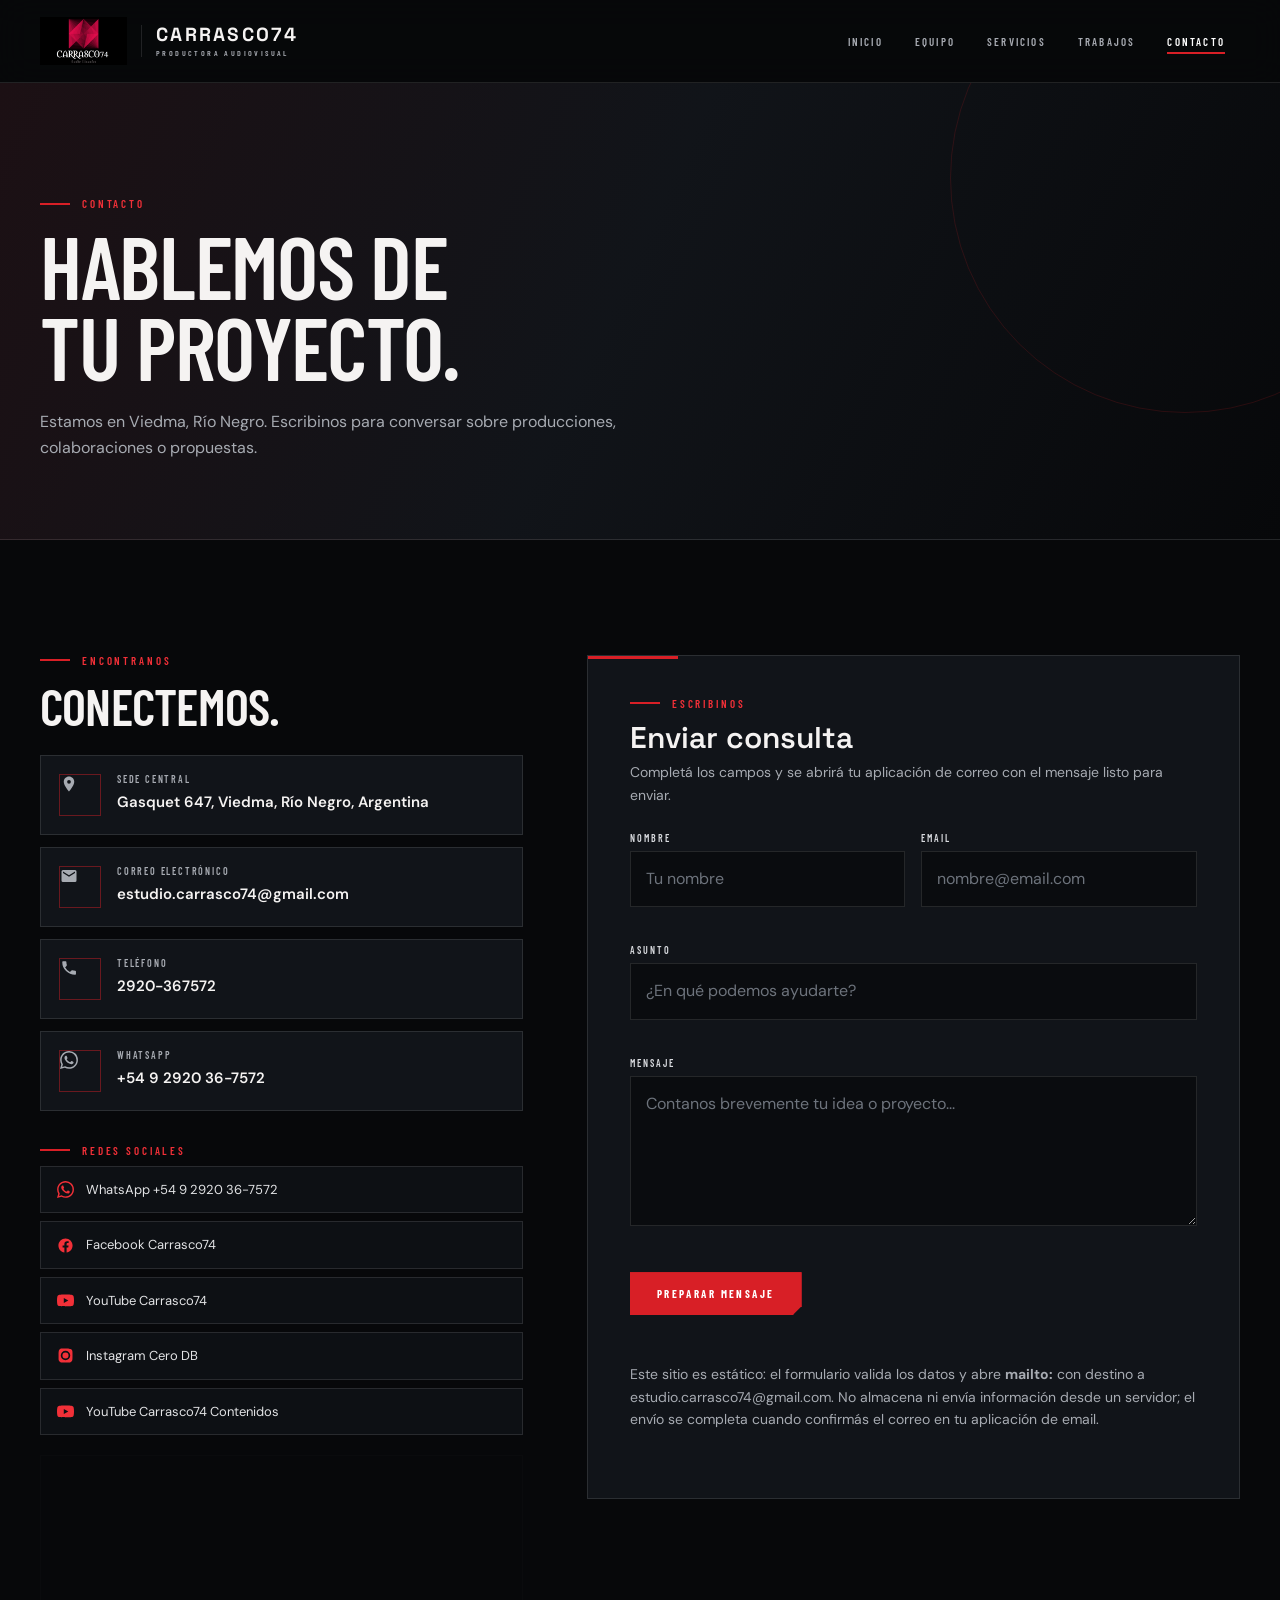
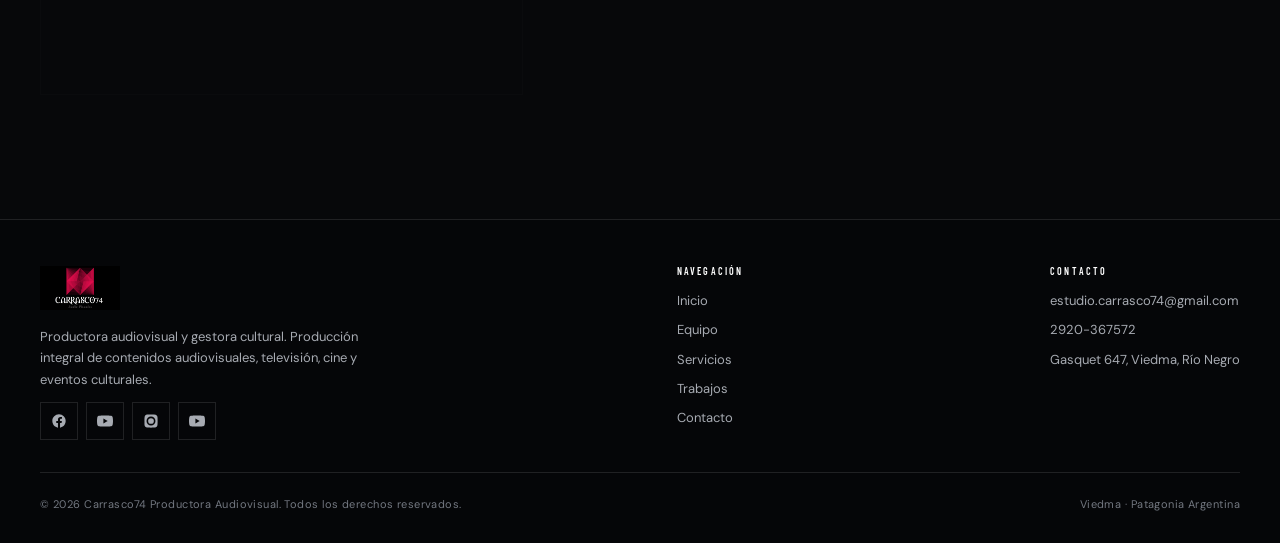
==== commit 00d03a5b: "Correcciones y primer colaboración" ====
--- a/contacto.html
+++ b/contacto.html
@@ -60,10 +60,15 @@
               <span class="contact-card__icon" aria-hidden="true"><svg viewBox="0 0 24 24"><path d="M6.6 10.8a15.5 15.5 0 0 0 6.6 6.6l2.2-2.2c.3-.3.7-.4 1.1-.2 1.2.4 2.5.6 3.8.6.6 0 1 .4 1 1V20c0 .6-.4 1-1 1A17 17 0 0 1 3 4c0-.6.4-1 1-1h3.5c.6 0 1 .4 1 1 0 1.3.2 2.6.6 3.8.1.4 0 .8-.2 1.1l-2.3 2.9z"/></svg></span>
               <div><span>Teléfono</span><a href="tel:+5492920367572"><strong>2920-367572</strong></a></div>
             </div>
+            <div class="contact-card">
+              <span class="contact-card__icon" aria-hidden="true"><svg viewBox="0 0 24 24"><path d="M20.52 3.48A11.8 11.8 0 0 0 12.05 0C5.5 0 .16 5.33.16 11.9c0 2.1.55 4.14 1.6 5.95L0 24l6.3-1.65a11.86 11.86 0 0 0 5.75 1.47h.01c6.55 0 11.88-5.33 11.88-11.9 0-3.18-1.24-6.17-3.42-8.44zM12.06 21.8h-.01a9.86 9.86 0 0 1-5.03-1.38l-.36-.21-3.74.98 1-3.64-.24-.38a9.85 9.85 0 0 1-1.51-5.27c0-5.44 4.43-9.87 9.88-9.87 2.64 0 5.12 1.03 6.98 2.9a9.8 9.8 0 0 1 2.9 6.98c0 5.44-4.43 9.89-9.87 9.89zm5.42-7.4c-.3-.15-1.75-.86-2.02-.96-.27-.1-.47-.15-.67.15-.2.3-.77.96-.95 1.16-.17.2-.35.22-.65.07-.3-.15-1.26-.46-2.4-1.48-.89-.79-1.49-1.77-1.66-2.07-.17-.3-.02-.46.13-.61.13-.13.3-.35.45-.52.15-.17.2-.3.3-.5.1-.2.05-.37-.02-.52-.08-.15-.67-1.62-.92-2.22-.24-.58-.49-.5-.67-.51h-.57c-.2 0-.52.07-.8.37-.27.3-1.04 1.02-1.04 2.48s1.07 2.88 1.22 3.08c.15.2 2.1 3.2 5.09 4.49.71.31 1.27.49 1.7.63.71.23 1.36.2 1.87.12.57-.08 1.75-.71 2-1.4.25-.69.25-1.28.17-1.4-.07-.13-.27-.2-.57-.35z"/></svg></span>
+              <div><span>WhatsApp</span><a href="https://wa.me/5492920367572" target="_blank" rel="noopener noreferrer"><strong>+54 9 2920 36-7572</strong></a></div>
+            </div>
           </div>
 
           <div class="eyebrow" style="margin-top:34px">Redes sociales</div>
           <div class="social-list">
+            <a href="https://wa.me/5492920367572" target="_blank" rel="noopener noreferrer"><svg viewBox="0 0 24 24" aria-hidden="true"><path d="M20.52 3.48A11.8 11.8 0 0 0 12.05 0C5.5 0 .16 5.33.16 11.9c0 2.1.55 4.14 1.6 5.95L0 24l6.3-1.65a11.86 11.86 0 0 0 5.75 1.47h.01c6.55 0 11.88-5.33 11.88-11.9 0-3.18-1.24-6.17-3.42-8.44zM12.06 21.8h-.01a9.86 9.86 0 0 1-5.03-1.38l-.36-.21-3.74.98 1-3.64-.24-.38a9.85 9.85 0 0 1-1.51-5.27c0-5.44 4.43-9.87 9.88-9.87 2.64 0 5.12 1.03 6.98 2.9a9.8 9.8 0 0 1 2.9 6.98c0 5.44-4.43 9.89-9.87 9.89zm5.42-7.4c-.3-.15-1.75-.86-2.02-.96-.27-.1-.47-.15-.67.15-.2.3-.77.96-.95 1.16-.17.2-.35.22-.65.07-.3-.15-1.26-.46-2.4-1.48-.89-.79-1.49-1.77-1.66-2.07-.17-.3-.02-.46.13-.61.13-.13.3-.35.45-.52.15-.17.2-.3.3-.5.1-.2.05-.37-.02-.52-.08-.15-.67-1.62-.92-2.22-.24-.58-.49-.5-.67-.51h-.57c-.2 0-.52.07-.8.37-.27.3-1.04 1.02-1.04 2.48s1.07 2.88 1.22 3.08c.15.2 2.1 3.2 5.09 4.49.71.31 1.27.49 1.7.63.71.23 1.36.2 1.87.12.57-.08 1.75-.71 2-1.4.25-.69.25-1.28.17-1.4-.07-.13-.27-.2-.57-.35z"/></svg>WhatsApp +54 9 2920 36-7572</a>
             <a href="https://www.facebook.com/Audio.visual.74" target="_blank" rel="noopener noreferrer"><svg viewBox="0 0 24 24" aria-hidden="true"><path d="M22 12.06C22 6.5 17.52 2 12 2S2 6.5 2 12.06c0 5.02 3.66 9.18 8.44 9.94v-7.03H7.9v-2.91h2.54V9.85c0-2.52 1.49-3.91 3.77-3.91 1.09 0 2.24.2 2.24.2v2.46h-1.26c-1.24 0-1.63.78-1.63 1.57v1.9h2.78l-.45 2.91h-2.33V22c4.78-.76 8.44-4.92 8.44-9.94z"/></svg>Facebook Carrasco74</a>
             <a href="https://www.youtube.com/@carrasco74" target="_blank" rel="noopener noreferrer"><svg viewBox="0 0 24 24" aria-hidden="true"><path d="M23.5 6.2a3 3 0 0 0-2.1-2.1C19.5 3.6 12 3.6 12 3.6s-7.5 0-9.4.5A3 3 0 0 0 .5 6.2 31 31 0 0 0 0 12a31 31 0 0 0 .5 5.8 3 3 0 0 0 2.1 2.1c1.9.5 9.4.5 9.4.5s7.5 0 9.4-.5a3 3 0 0 0 2.1-2.1A31 31 0 0 0 24 12a31 31 0 0 0-.5-5.8zM9.6 15.6V8.4L16 12l-6.4 3.6z"/></svg>YouTube Carrasco74</a>
             <a href="https://www.instagram.com/cerodbvivaelarte/" target="_blank" rel="noopener noreferrer"><svg viewBox="0 0 24 24" aria-hidden="true"><path d="M12 2.2c3.2 0 3.6 0 4.9.1 1.2.1 1.8.3 2.2.4.6.2 1 .5 1.4.9.4.4.7.8.9 1.4.2.4.4 1 .4 2.2.1 1.3.1 1.7.1 4.9s0 3.6-.1 4.9c-.1 1.2-.3 1.8-.4 2.2-.2.6-.5 1-.9 1.4-.4.4-.8.7-1.4.9-.4.2-1 .4-2.2.4-1.3.1-1.7.1-4.9.1s-3.6 0-4.9-.1c-1.2-.1-1.8-.3-2.2-.4-.6-.2-1-.5-1.4-.9-.4-.4-.7-.8-.9-1.4-.2-.4-.4-1-.4-2.2C2.2 15.6 2.2 15.2 2.2 12s0-3.6.1-4.9c.1-1.2.3-1.8.4-2.2.2-.6.5-1 .9-1.4.4-.4.8-.7 1.4-.9.4-.2 1-.4 2.2-.4C8.4 2.2 8.8 2.2 12 2.2zm0 3.1A6.7 6.7 0 1 0 18.7 12 6.7 6.7 0 0 0 12 5.3zm0 11A4.3 4.3 0 1 1 16.3 12 4.3 4.3 0 0 1 12 16.3zm6.9-11.2a1.6 1.6 0 1 1-1.6-1.6 1.6 1.6 0 0 1 1.6 1.6z"/></svg>Instagram Cero DB</a>
--- a/css/styles.css
+++ b/css/styles.css
@@ -216,7 +216,9 @@
   content: ''; position: absolute; inset: -14px 14px 14px -14px;
   border: 1px solid rgba(216, 31, 38, .65); z-index: 0;
 }
-.frame img { position: relative; z-index: 1; width: 100%; height: 100%; object-fit: cover; filter: saturate(.8) contrast(1.06); }
+.frame img, .frame video { position: relative; z-index: 1; display: block; width: 100%; height: auto; }
+.frame img { object-fit: cover; filter: saturate(.8) contrast(1.06); }
+.frame video { background: #000; aspect-ratio: 16 / 9; }
 .frame::after { content: ''; position: absolute; z-index: 2; left: 0; bottom: 0; width: 56%; height: 4px; background: var(--red); }
 .split-copy p { color: var(--muted); }
 .split-copy p + p { margin-top: 0; }
@@ -293,7 +295,7 @@
 
 .poster-wrap { position: relative; max-width: 380px; margin-inline: auto; }
 .poster-wrap::before { content: ''; position: absolute; inset: -12px 12px 12px -12px; border: 1px solid var(--red); }
-.poster-wrap img { position: relative; width: 100%; box-shadow: 0 30px 60px rgba(0, 0, 0, .6); }
+.poster-wrap img { position: relative; width: 100%; height: auto; box-shadow: 0 30px 60px rgba(0, 0, 0, .6); object-fit: contain; }
 
 .gallery { display: grid; grid-template-columns: repeat(3, 1fr); gap: 12px; margin-top: 44px; }
 .gallery button {
@@ -389,7 +391,7 @@
 /* ---------- Footer ---------- */
 .site-footer { border-top: 1px solid var(--line); background: #050608; padding: 46px 0 30px; }
 .footer-top { display: flex; justify-content: space-between; gap: 40px; flex-wrap: wrap; padding-bottom: 32px; border-bottom: 1px solid var(--line); }
-.footer-brand img { height: 44px; margin-bottom: 16px; }
+.footer-brand img { height: auto; max-height: 44px; width: auto; max-width: 100%; margin-bottom: 16px; object-fit: contain; }
 .footer-brand p { max-width: 330px; margin: 0; color: var(--muted); font-size: 13px; }
 .footer-col h4 { margin: 0 0 14px; font: 600 10px/1 'Barlow Condensed', sans-serif; letter-spacing: .22em; text-transform: uppercase; color: #fff; }
 .footer-col ul { list-style: none; margin: 0; padding: 0; display: grid; gap: 8px; }
